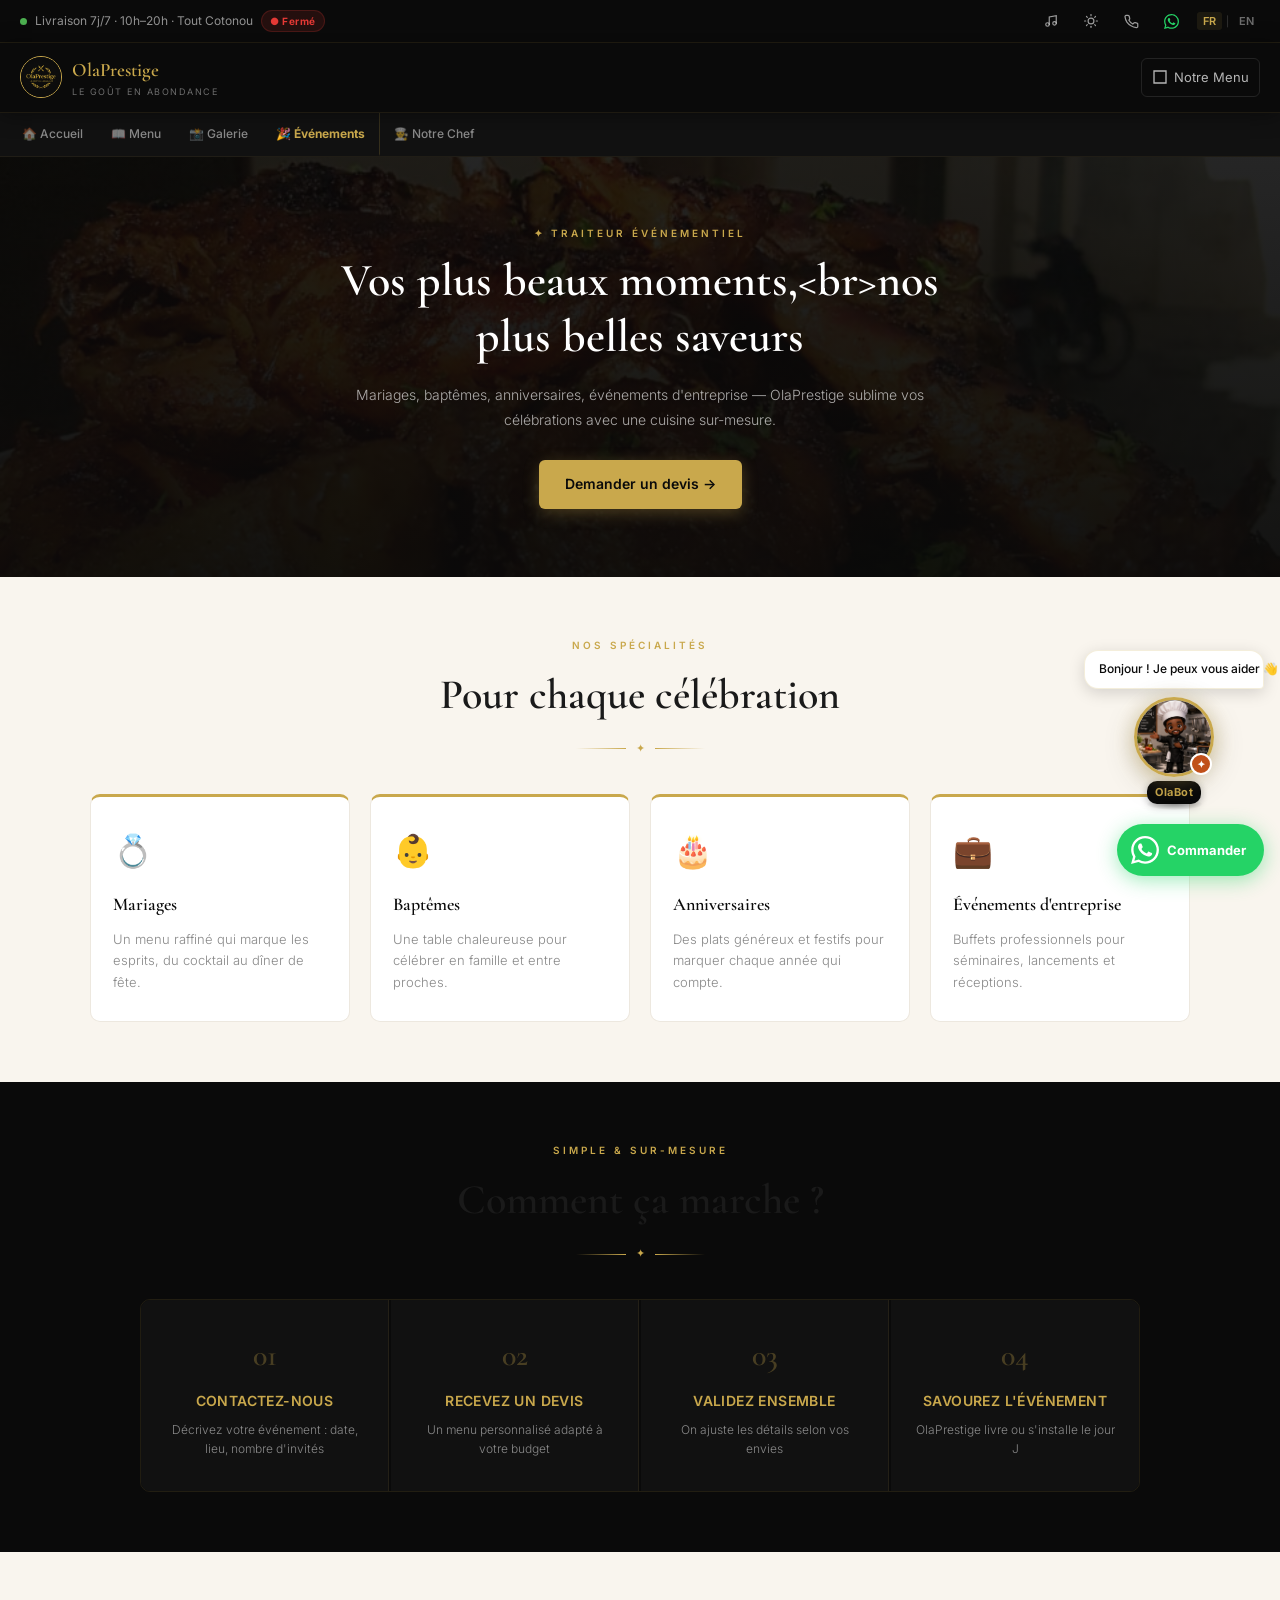
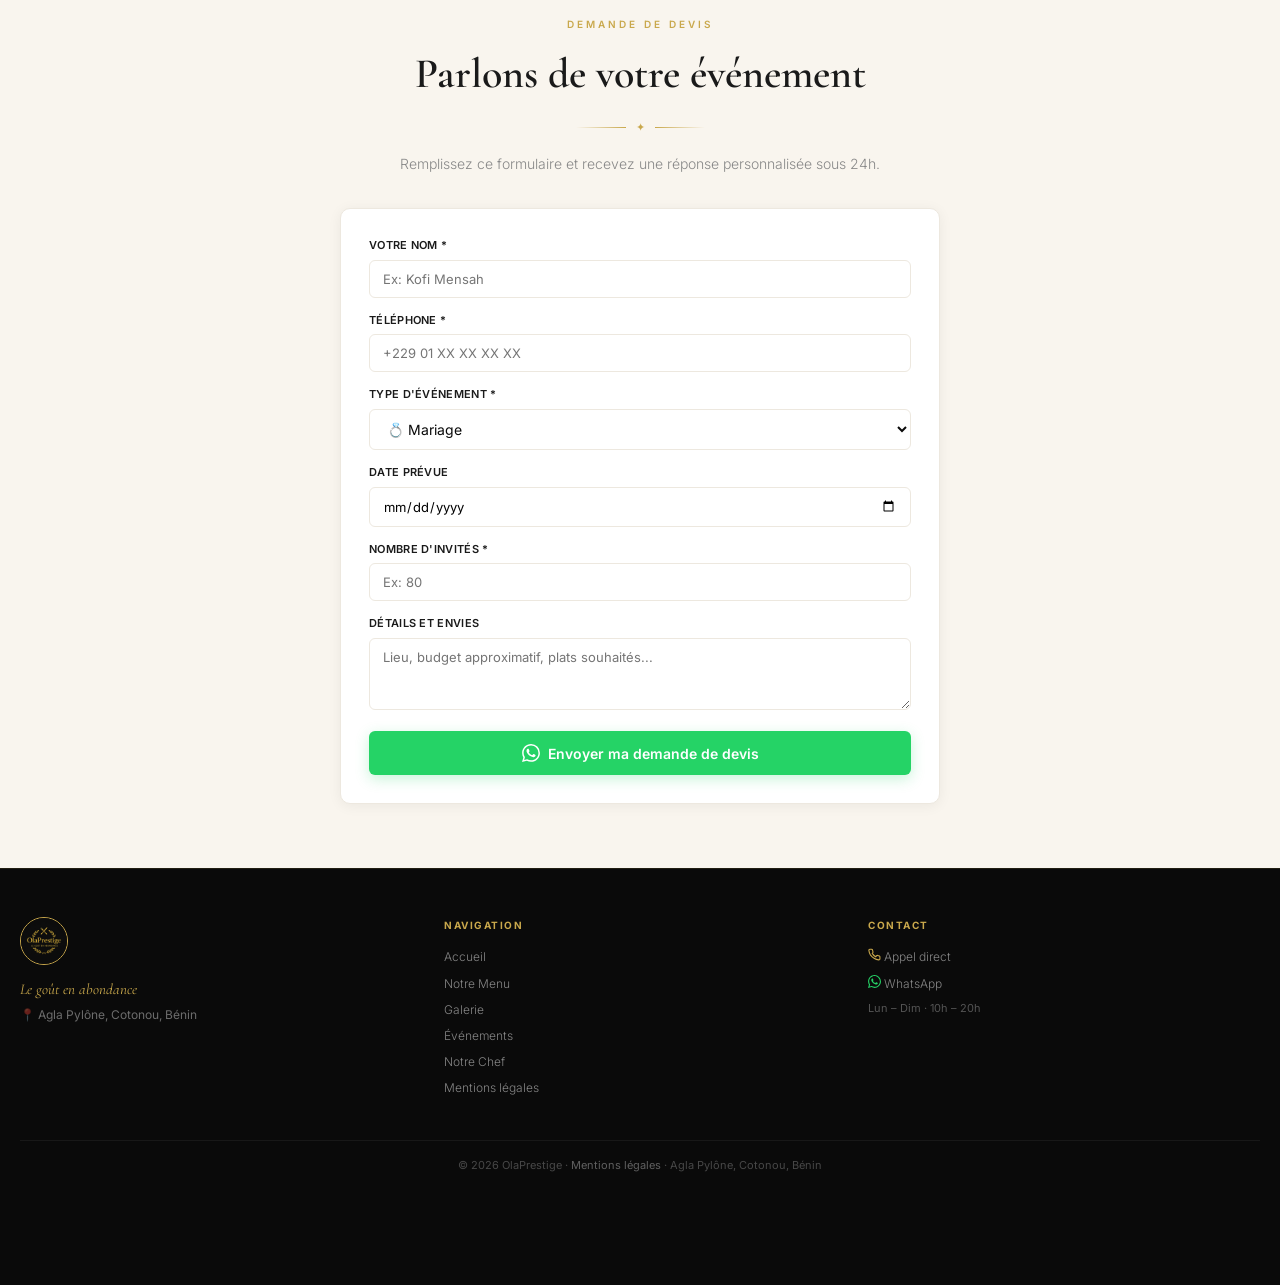
==== evenements.html @ 3937ce41 "Add files via upload" ====
<!DOCTYPE html>
<html lang="fr">
<head>
  <meta charset="UTF-8">
  <meta name="viewport" content="width=device-width, initial-scale=1.0">
  <title>Événements & Traiteur — OlaPrestige | Mariages, Baptêmes, Buffets à Cotonou</title>
  <meta name="description" content="OlaPrestige traiteur événementiel à Cotonou — mariages, baptêmes, anniversaires, buffets d'entreprise. Devis personnalisé selon votre nombre d'invités.">
  <link href="https://fonts.googleapis.com/css2?family=Cormorant+Garamond:ital,wght@0,500;0,600;0,700;1,500&family=Inter:wght@300;400;500;600&display=swap" rel="stylesheet">
  <link rel="icon" href="logo.png">
  <link rel="stylesheet" href="style.css">
</head>
<body data-page="evenements">

<!-- TOPBAR -->
<div class="topbar">
  <div class="topbar-left">
    <span class="live-dot"></span>
    <span>Livraison 7j/7 · 10h–20h · Tout Cotonou</span>
    <span class="status-pill" id="statusPill"></span>
  </div>
  <div class="topbar-right">
    <button class="ctrl-btn" id="musicBtn" onclick="toggleMusic()" title="Musique d'ambiance" aria-label="Musique">
      <svg id="musicIcon" width="14" height="14" viewBox="0 0 24 24" fill="none" stroke="currentColor" stroke-width="2" stroke-linecap="round"><path d="M9 18V5l12-2v13"/><circle cx="6" cy="18" r="3"/><circle cx="18" cy="16" r="3"/></svg>
    </button>
    <button class="ctrl-btn" id="themeBtn" onclick="toggleTheme()" title="Mode clair/sombre" aria-label="Thème">
      <svg id="themeIcon" width="14" height="14" viewBox="0 0 24 24" fill="none" stroke="currentColor" stroke-width="2" stroke-linecap="round"><circle cx="12" cy="12" r="5"/><line x1="12" y1="1" x2="12" y2="3"/><line x1="12" y1="21" x2="12" y2="23"/><line x1="4.22" y1="4.22" x2="5.64" y2="5.64"/><line x1="18.36" y1="18.36" x2="19.78" y2="19.78"/><line x1="1" y1="12" x2="3" y2="12"/><line x1="21" y1="12" x2="23" y2="12"/><line x1="4.22" y1="19.78" x2="5.64" y2="18.36"/><line x1="18.36" y1="5.64" x2="19.78" y2="4.22"/></svg>
    </button>
    <a href="tel:+2290141239272" class="t-icon" aria-label="Appeler">
      <svg width="15" height="15" viewBox="0 0 24 24" fill="none" stroke="currentColor" stroke-width="2" stroke-linecap="round"><path d="M22 16.92v3a2 2 0 0 1-2.18 2 19.79 19.79 0 0 1-8.63-3.07A19.5 19.5 0 0 1 4.69 13.1a19.79 19.79 0 0 1-3.07-8.67A2 2 0 0 1 3.4 2.18h3a2 2 0 0 1 2 1.72c.127.96.361 1.903.7 2.81a2 2 0 0 1-.45 2.11L7.91 9.91a16 16 0 0 0 6.18 6.18l1.79-1.79a2 2 0 0 1 2.11-.45c.907.339 1.85.573 2.81.7A2 2 0 0 1 22 16.92z"/></svg>
    </a>
    <a href="https://wa.me/2290152372275" target="_blank" class="t-icon" aria-label="WhatsApp">
      <svg width="15" height="15" viewBox="0 0 24 24" fill="#25D366"><path d="M17.472 14.382c-.297-.149-1.758-.867-2.03-.967-.273-.099-.471-.148-.67.15-.197.297-.767.966-.94 1.164-.173.199-.347.223-.644.075-.297-.15-1.255-.463-2.39-1.475-.883-.788-1.48-1.761-1.653-2.059-.173-.297-.018-.458.13-.606.134-.133.298-.347.446-.52.149-.174.198-.298.298-.497.099-.198.05-.371-.025-.52-.075-.149-.669-1.612-.916-2.207-.242-.579-.487-.5-.669-.51-.173-.008-.371-.01-.57-.01-.198 0-.52.074-.792.372-.272.297-1.04 1.016-1.04 2.479 0 1.462 1.065 2.875 1.213 3.074.149.198 2.096 3.2 5.077 4.487.709.306 1.262.489 1.694.625.712.227 1.36.195 1.871.118.571-.085 1.758-.719 2.006-1.413.248-.694.248-1.289.173-1.413-.074-.124-.272-.198-.57-.347m-5.421 7.403h-.004a9.87 9.87 0 0 1-5.031-1.378l-.361-.214-3.741.982.998-3.648-.235-.374a9.86 9.86 0 0 1-1.51-5.26c.001-5.45 4.436-9.884 9.888-9.884 2.64 0 5.122 1.03 6.988 2.898a9.825 9.825 0 0 1 2.893 6.994c-.003 5.45-4.437 9.884-9.885 9.884m8.413-18.297A11.815 11.815 0 0 0 12.05 0C5.495 0 .16 5.335.157 11.892c0 2.096.547 4.142 1.588 5.945L.057 24l6.305-1.654a11.882 11.882 0 0 0 5.683 1.448h.005c6.554 0 11.89-5.335 11.893-11.893a11.821 11.821 0 0 0-3.48-8.413z"/></svg>
    </a>
    <div class="lang-sw">
      <button class="lang-btn on" id="btnFR" onclick="setLang('fr')">FR</button>
      <span class="lang-sep">|</span>
      <button class="lang-btn" id="btnEN" onclick="setLang('en')">EN</button>
    </div>
  </div>
</div>

<!-- HEADER -->
<header class="hdr" id="hdr">
  <div class="hdr-in">
    <a href="index.html" class="logo-w">
      <img src="logo.png" alt="Logo OlaPrestige" class="logo-img">
      <div>
        <div class="logo-nm">OlaPrestige</div>
        <div class="logo-tg" data-fr="Le goût en abondance" data-en="Taste in abundance">Le goût en abondance</div>
      </div>
    </a>
    <div style="flex:1"></div>
    <div class="hdr-acts">
      <a href="menu.html" class="call-btn">
        <svg width="16" height="16" viewBox="0 0 24 24" fill="none" stroke="currentColor" stroke-width="2" stroke-linecap="round"><path d="M3 3h18v18H3z"/></svg>
        <span data-fr="Notre Menu" data-en="Our Menu">Notre Menu</span>
      </a>
    </div>
  </div>
</header>

<!-- NAV -->
<nav class="cat-nav" id="catNav">
  <div class="cat-nav-in" id="catNavIn">
    <a href="index.html" class="cat-lk" data-fr="🏠 Accueil" data-en="🏠 Home">🏠 Accueil</a>
    <a href="menu.html" class="cat-lk" data-fr="📖 Menu" data-en="📖 Menu">📖 Menu</a>
    <a href="galerie.html" class="cat-lk" data-fr="📸 Galerie" data-en="📸 Gallery">📸 Galerie</a>
    <a href="evenements.html" class="cat-lk cat-lk-home" data-fr="🎉 Événements" data-en="🎉 Events">🎉 Événements</a>
    <a href="notre-chef.html" class="cat-lk" data-fr="👨‍🍳 Notre Chef" data-en="👨‍🍳 Our Chef">👨‍🍳 Notre Chef</a>
  </div>
</nav>

<!-- HERO ÉVÉNEMENTS -->
<section class="evt-hero">
  <div class="evt-hero-bg" style="background-image:url('assets/img/cuisses-braisees/IMG-20260605-WA0001.jpg')"></div>
  <div class="evt-hero-overlay"></div>
  <div class="evt-hero-in">
    <p class="cat-ey" data-fr="✦ Traiteur Événementiel" data-en="✦ Event Catering">✦ Traiteur Événementiel</p>
    <h1 class="evt-hero-ttl" data-fr="Vos plus beaux moments,<br>nos plus belles saveurs" data-en="Your finest moments,<br>our finest flavors">Vos plus beaux moments,<br>nos plus belles saveurs</h1>
    <p class="evt-hero-sub" data-fr="Mariages, baptêmes, anniversaires, événements d'entreprise — OlaPrestige sublime vos célébrations avec une cuisine sur-mesure." data-en="Weddings, christenings, birthdays, corporate events — OlaPrestige elevates your celebrations with custom cuisine.">Mariages, baptêmes, anniversaires, événements d'entreprise — OlaPrestige sublime vos célébrations avec une cuisine sur-mesure.</p>
    <a href="#devis" class="btn-gold" data-fr="Demander un devis →" data-en="Request a quote →">Demander un devis →</a>
  </div>
</section>

<!-- TYPES D'ÉVÉNEMENTS -->
<section class="evt-types">
  <div class="evt-types-in">
    <p class="cat-ey" data-fr="Nos spécialités" data-en="Our specialties">Nos spécialités</p>
    <h2 class="cat-ttl" data-fr="Pour chaque célébration" data-en="For every celebration">Pour chaque célébration</h2>
    <div class="cat-div"><span>✦</span></div>

    <div class="evt-grid">
      <div class="evt-card">
        <div class="evt-card-icon">💍</div>
        <h3 data-fr="Mariages" data-en="Weddings">Mariages</h3>
        <p data-fr="Un menu raffiné qui marque les esprits, du cocktail au dîner de fête." data-en="A refined menu that leaves a lasting impression, from cocktail to wedding dinner.">Un menu raffiné qui marque les esprits, du cocktail au dîner de fête.</p>
      </div>
      <div class="evt-card">
        <div class="evt-card-icon">👶</div>
        <h3 data-fr="Baptêmes" data-en="Christenings">Baptêmes</h3>
        <p data-fr="Une table chaleureuse pour célébrer en famille et entre proches." data-en="A warm table to celebrate with family and loved ones.">Une table chaleureuse pour célébrer en famille et entre proches.</p>
      </div>
      <div class="evt-card">
        <div class="evt-card-icon">🎂</div>
        <h3 data-fr="Anniversaires" data-en="Birthdays">Anniversaires</h3>
        <p data-fr="Des plats généreux et festifs pour marquer chaque année qui compte." data-en="Generous, festive dishes to mark every meaningful year.">Des plats généreux et festifs pour marquer chaque année qui compte.</p>
      </div>
      <div class="evt-card">
        <div class="evt-card-icon">💼</div>
        <h3 data-fr="Événements d'entreprise" data-en="Corporate events">Événements d'entreprise</h3>
        <p data-fr="Buffets professionnels pour séminaires, lancements et réceptions." data-en="Professional buffets for seminars, launches and receptions.">Buffets professionnels pour séminaires, lancements et réceptions.</p>
      </div>
    </div>
  </div>
</section>

<!-- COMMENT ÇA MARCHE -->
<section class="evt-how">
  <div class="evt-how-in">
    <p class="cat-ey light" data-fr="Simple & sur-mesure" data-en="Simple & tailored">Simple & sur-mesure</p>
    <h2 class="cat-ttl light" data-fr="Comment ça marche ?" data-en="How it works">Comment ça marche ?</h2>
    <div class="cat-div light"><span>✦</span></div>

    <div class="evt-steps">
      <div class="evt-step">
        <div class="evt-step-n">01</div>
        <h4 data-fr="Contactez-nous" data-en="Contact us">Contactez-nous</h4>
        <p data-fr="Décrivez votre événement : date, lieu, nombre d'invités" data-en="Describe your event: date, location, guest count">Décrivez votre événement : date, lieu, nombre d'invités</p>
      </div>
      <div class="evt-step">
        <div class="evt-step-n">02</div>
        <h4 data-fr="Recevez un devis" data-en="Get a quote">Recevez un devis</h4>
        <p data-fr="Un menu personnalisé adapté à votre budget" data-en="A custom menu adapted to your budget">Un menu personnalisé adapté à votre budget</p>
      </div>
      <div class="evt-step">
        <div class="evt-step-n">03</div>
        <h4 data-fr="Validez ensemble" data-en="Confirm together">Validez ensemble</h4>
        <p data-fr="On ajuste les détails selon vos envies" data-en="We adjust details to your preferences">On ajuste les détails selon vos envies</p>
      </div>
      <div class="evt-step">
        <div class="evt-step-n">04</div>
        <h4 data-fr="Savourez l'événement" data-en="Enjoy the event">Savourez l'événement</h4>
        <p data-fr="OlaPrestige livre ou s'installe le jour J" data-en="OlaPrestige delivers or sets up on the day">OlaPrestige livre ou s'installe le jour J</p>
      </div>
    </div>
  </div>
</section>

<!-- FORMULAIRE DEVIS -->
<section class="evt-devis" id="devis">
  <div class="evt-devis-in">
    <p class="cat-ey" data-fr="Demande de devis" data-en="Quote request">Demande de devis</p>
    <h2 class="cat-ttl" data-fr="Parlons de votre événement" data-en="Let's talk about your event">Parlons de votre événement</h2>
    <div class="cat-div"><span>✦</span></div>
    <p class="evt-devis-sub" data-fr="Remplissez ce formulaire et recevez une réponse personnalisée sous 24h." data-en="Fill out this form and receive a personalized response within 24h.">Remplissez ce formulaire et recevez une réponse personnalisée sous 24h.</p>

    <div class="evt-form">
      <div class="fg">
        <label data-fr="Votre nom *" data-en="Your name *">Votre nom *</label>
        <input type="text" id="evtName" placeholder="Ex: Kofi Mensah">
      </div>
      <div class="fg">
        <label data-fr="Téléphone *" data-en="Phone *">Téléphone *</label>
        <input type="tel" id="evtPhone" placeholder="+229 01 XX XX XX XX">
      </div>
      <div class="fg">
        <label data-fr="Type d'événement *" data-en="Event type *">Type d'événement *</label>
        <select id="evtType">
          <option value="Mariage" data-fr="💍 Mariage" data-en="💍 Wedding">💍 Mariage</option>
          <option value="Baptême" data-fr="👶 Baptême" data-en="👶 Christening">👶 Baptême</option>
          <option value="Anniversaire" data-fr="🎂 Anniversaire" data-en="🎂 Birthday">🎂 Anniversaire</option>
          <option value="Entreprise" data-fr="💼 Événement d'entreprise" data-en="💼 Corporate event">💼 Événement d'entreprise</option>
          <option value="Autre" data-fr="✦ Autre" data-en="✦ Other">✦ Autre</option>
        </select>
      </div>
      <div class="fg">
        <label data-fr="Date prévue" data-en="Planned date">Date prévue</label>
        <input type="date" id="evtDate">
      </div>
      <div class="fg">
        <label data-fr="Nombre d'invités *" data-en="Number of guests *">Nombre d'invités *</label>
        <input type="number" id="evtGuests" placeholder="Ex: 80">
      </div>
      <div class="fg">
        <label data-fr="Détails et envies" data-en="Details and preferences">Détails et envies</label>
        <textarea id="evtDetails" data-placeholder-fr="Lieu, budget approximatif, plats souhaités..." data-placeholder-en="Location, approximate budget, desired dishes..." placeholder="Lieu, budget approximatif, plats souhaités..."></textarea>
      </div>
      <button class="btn-wa" onclick="sendEvtQuote()">
        <svg width="18" height="18" viewBox="0 0 24 24" fill="white"><path d="M17.472 14.382c-.297-.149-1.758-.867-2.03-.967-.273-.099-.471-.148-.67.15-.197.297-.767.966-.94 1.164-.173.199-.347.223-.644.075-.297-.15-1.255-.463-2.39-1.475-.883-.788-1.48-1.761-1.653-2.059-.173-.297-.018-.458.13-.606.134-.133.298-.347.446-.52.149-.174.198-.298.298-.497.099-.198.05-.371-.025-.52-.075-.149-.669-1.612-.916-2.207-.242-.579-.487-.5-.669-.51-.173-.008-.371-.01-.57-.01-.198 0-.52.074-.792.372-.272.297-1.04 1.016-1.04 2.479 0 1.462 1.065 2.875 1.213 3.074.149.198 2.096 3.2 5.077 4.487.709.306 1.262.489 1.694.625.712.227 1.36.195 1.871.118.571-.085 1.758-.719 2.006-1.413.248-.694.248-1.289.173-1.413-.074-.124-.272-.198-.57-.347m-5.421 7.403h-.004a9.87 9.87 0 0 1-5.031-1.378l-.361-.214-3.741.982.998-3.648-.235-.374a9.86 9.86 0 0 1-1.51-5.26c.001-5.45 4.436-9.884 9.888-9.884 2.64 0 5.122 1.03 6.988 2.898a9.825 9.825 0 0 1 2.893 6.994c-.003 5.45-4.437 9.884-9.885 9.884m8.413-18.297A11.815 11.815 0 0 0 12.05 0C5.495 0 .16 5.335.157 11.892c0 2.096.547 4.142 1.588 5.945L.057 24l6.305-1.654a11.882 11.882 0 0 0 5.683 1.448h.005c6.554 0 11.89-5.335 11.893-11.893a11.821 11.821 0 0 0-3.48-8.413z"/></svg>
        <span data-fr="Envoyer ma demande de devis" data-en="Send my quote request">Envoyer ma demande de devis</span>
      </button>
    </div>
  </div>
</section>

<!-- FOOTER -->
<footer class="ftr">
  <div class="ftr-in">
    <div>
      <img src="logo.png" alt="OlaPrestige" class="ftr-logo">
      <p class="ftr-tag" data-fr="Le goût en abondance" data-en="Taste in abundance">Le goût en abondance</p>
      <p class="ftr-addr">📍 Agla Pylône, Cotonou, Bénin</p>
    </div>
    <div class="ftr-col">
      <h5 data-fr="Navigation" data-en="Navigation">Navigation</h5>
      <a href="index.html" data-fr="Accueil" data-en="Home">Accueil</a>
      <a href="menu.html" data-fr="Notre Menu" data-en="Our Menu">Notre Menu</a>
      <a href="galerie.html" data-fr="Galerie" data-en="Gallery">Galerie</a>
      <a href="evenements.html" data-fr="Événements" data-en="Events">Événements</a>
      <a href="notre-chef.html" data-fr="Notre Chef" data-en="Our Chef">Notre Chef</a>
      <a href="legal.html" data-fr="Mentions légales" data-en="Legal">Mentions légales</a>
    </div>
    <div class="ftr-col">
      <h5 data-fr="Contact" data-en="Contact">Contact</h5>
      <a href="tel:+2290141239272" class="ftr-cl">
        <svg width="13" height="13" viewBox="0 0 24 24" fill="none" stroke="#C9A84C" stroke-width="2" stroke-linecap="round"><path d="M22 16.92v3a2 2 0 0 1-2.18 2 19.79 19.79 0 0 1-8.63-3.07A19.5 19.5 0 0 1 4.69 13.1a19.79 19.79 0 0 1-3.07-8.67A2 2 0 0 1 3.4 2.18h3a2 2 0 0 1 2 1.72c.127.96.361 1.903.7 2.81a2 2 0 0 1-.45 2.11L7.91 9.91a16 16 0 0 0 6.18 6.18l1.79-1.79a2 2 0 0 1 2.11-.45c.907.339 1.85.573 2.81.7A2 2 0 0 1 22 16.92z"/></svg>
        <span data-fr="Appel direct" data-en="Direct call">Appel direct</span>
      </a>
      <a href="https://wa.me/2290152372275" target="_blank" class="ftr-cl">
        <svg width="13" height="13" viewBox="0 0 24 24" fill="#25D366"><path d="M17.472 14.382c-.297-.149-1.758-.867-2.03-.967-.273-.099-.471-.148-.67.15-.197.297-.767.966-.94 1.164-.173.199-.347.223-.644.075-.297-.15-1.255-.463-2.39-1.475-.883-.788-1.48-1.761-1.653-2.059-.173-.297-.018-.458.13-.606.134-.133.298-.347.446-.52.149-.174.198-.298.298-.497.099-.198.05-.371-.025-.52-.075-.149-.669-1.612-.916-2.207-.242-.579-.487-.5-.669-.51-.173-.008-.371-.01-.57-.01-.198 0-.52.074-.792.372-.272.297-1.04 1.016-1.04 2.479 0 1.462 1.065 2.875 1.213 3.074.149.198 2.096 3.2 5.077 4.487.709.306 1.262.489 1.694.625.712.227 1.36.195 1.871.118.571-.085 1.758-.719 2.006-1.413.248-.694.248-1.289.173-1.413-.074-.124-.272-.198-.57-.347m-5.421 7.403h-.004a9.87 9.87 0 0 1-5.031-1.378l-.361-.214-3.741.982.998-3.648-.235-.374a9.86 9.86 0 0 1-1.51-5.26c.001-5.45 4.436-9.884 9.888-9.884 2.64 0 5.122 1.03 6.988 2.898a9.825 9.825 0 0 1 2.893 6.994c-.003 5.45-4.437 9.884-9.885 9.884m8.413-18.297A11.815 11.815 0 0 0 12.05 0C5.495 0 .16 5.335.157 11.892c0 2.096.547 4.142 1.588 5.945L.057 24l6.305-1.654a11.882 11.882 0 0 0 5.683 1.448h.005c6.554 0 11.89-5.335 11.893-11.893a11.821 11.821 0 0 0-3.48-8.413z"/></svg>
        WhatsApp
      </a>
      <p class="ftr-hrs" data-fr="Lun – Dim · 10h – 20h" data-en="Mon – Sun · 10am – 8pm">Lun – Dim · 10h – 20h</p>
    </div>
  </div>
  <div class="ftr-bot">© 2026 OlaPrestige · <a href="legal.html" style="color:rgba(255,255,255,0.35);text-decoration:none;">Mentions légales</a> · Agla Pylône, Cotonou, Bénin</div>
</footer>

<script src="main.js"></script>
<script src="olabot.js"></script>
<script>
function sendEvtQuote() {
  const name    = document.getElementById('evtName').value.trim();
  const phone   = document.getElementById('evtPhone').value.trim();
  const type    = document.getElementById('evtType').value;
  const date    = document.getElementById('evtDate').value;
  const guests  = document.getElementById('evtGuests').value.trim();
  const details = document.getElementById('evtDetails').value.trim();

  if (!name)   { alert('Merci d\\'indiquer votre nom'); return; }
  if (!phone)  { alert('Merci d\\'indiquer votre téléphone'); return; }
  if (!guests) { alert('Merci d\\'indiquer le nombre d\\'invités'); return; }

  let msg = '🎉 *DEMANDE DE DEVIS ÉVÉNEMENT — OlaPrestige*\\n\\n';
  msg += `👤 *Nom :* ${name}\\n`;
  msg += `📞 *Téléphone :* ${phone}\\n`;
  msg += `🎊 *Type d'événement :* ${type}\\n`;
  if (date) msg += `📅 *Date prévue :* ${date}\\n`;
  msg += `👥 *Nombre d'invités :* ${guests}\\n`;
  if (details) msg += `\\n📝 *Détails :* ${details}\\n`;
  msg += '\\n_Demande envoyée via olaprestige.netlify.app/evenements_';

  window.open('https://wa.me/2290152372275?text=' + encodeURIComponent(msg), '_blank');
}
</script>
</body>
</html>
---- style.css ----
/* ═══════════ RESET & VARIABLES ═══════════ */
*, *::before, *::after { margin:0; padding:0; box-sizing:border-box; }
html, body {
  width:100%;
  max-width:100vw;
  overflow-x:hidden;
}
html { scroll-behavior:smooth; }
body { font-family:'Inter',sans-serif; background:#0A0A0A; color:#1A1A1A; line-height:1.6; position:relative; }
a { text-decoration:none; color:inherit; }
img { max-width:100%; display:block; }
button { cursor:pointer; font-family:inherit; border:none; outline:none; }

:root {
  --noir:    #0A0A0A;
  --noir2:   #111111;
  --noir3:   #1C1C1C;
  --or:      #C9A84C;
  --or-lt:   #E8C97A;
  --ivoire:  #F9F5EE;
  --blanc:   #FFFFFF;
  --gris:    #888888;
  --wa:      #25D366;
  --braise:  #C0501A;
  --braise2: #E06020;
  --r:       10px;
  --rsm:     6px;
  --t:       0.2s;
}

/* ═══════════ TOPBAR ═══════════ */
.topbar {
  background: var(--noir);
  display: flex;
  justify-content: space-between;
  align-items: center;
  padding: 7px 20px;
  font-size: 12px;
  color: rgba(255,255,255,0.55);
  border-bottom: 1px solid rgba(201,168,76,0.12);
  flex-wrap: wrap;
  gap: 6px;
}
.topbar-left { display:flex; align-items:center; gap:8px; }
.topbar-right { display:flex; align-items:center; gap:12px; }
.live-dot {
  width:7px; height:7px; border-radius:50%;
  background:#4caf50; flex-shrink:0;
  animation: blink 2s infinite;
}
@keyframes blink { 0%,100%{opacity:1} 50%{opacity:0.4} }
.status-pill {
  padding:2px 8px; border-radius:20px;
  font-size:10px; font-weight:700; letter-spacing:0.5px;
}
.s-open  { background:rgba(76,175,80,0.15); color:#4caf50; border:1px solid rgba(76,175,80,0.3); }
.s-closed{ background:rgba(229,57,53,0.12); color:#e53935; border:1px solid rgba(229,57,53,0.2); }
.t-icon {
  display:flex; align-items:center; justify-content:center;
  width:28px; height:28px; border-radius:50%;
  color:rgba(255,255,255,0.6);
  transition:all var(--t);
}
.t-icon:hover { color:var(--or); background:rgba(201,168,76,0.1); }
.lang-sw { display:flex; align-items:center; gap:4px; }
.lang-btn {
  background:none; border:none; padding:2px 6px;
  font-size:11px; font-weight:600;
  color:rgba(255,255,255,0.4); cursor:pointer;
  border-radius:3px; transition:all var(--t);
}
.lang-btn:hover, .lang-btn.on { color:var(--or); background:rgba(201,168,76,0.1); }
.lang-sep { color:rgba(255,255,255,0.2); font-size:10px; }

/* ═══════════ HEADER ═══════════ */
.hdr {
  background: var(--noir);
  padding: 12px 20px;
  position: sticky; top:0; z-index:100;
  border-bottom: 1px solid rgba(201,168,76,0.1);
  box-shadow: 0 2px 20px rgba(0,0,0,0.4);
}
.hdr-in {
  display: flex;
  align-items: center;
  gap: 8px;
  max-width: 1280px;
  margin: 0 auto;
  width:100%;
}
.logo-w { display:flex; align-items:center; gap:10px; flex-shrink:0; }
.logo-img {
  width:42px; height:42px; border-radius:50%;
  object-fit:cover; border:1.5px solid var(--or);
}
.logo-nm { font-family:'Cormorant Garamond',serif; font-size:19px; font-weight:600; color:var(--or); }
.logo-tg { font-size:9px; color:rgba(255,255,255,0.4); text-transform:uppercase; letter-spacing:1.5px; }
.srch-w {
  flex:1; min-width:0;
  display:flex; border-radius:var(--rsm); overflow:hidden;
  border:1px solid rgba(201,168,76,0.25);
}
.srch-w:focus-within { border-color:var(--or); }
.srch-in {
  flex:1; border:none; outline:none;
  padding:9px 12px; font-size:13px;
  background:#181818; color:var(--blanc);
}
.srch-in::placeholder { color:rgba(255,255,255,0.3); }
.srch-btn {
  background:var(--or); padding:9px 13px;
  color:var(--noir); display:flex; align-items:center;
}
.hdr-acts { display:flex; align-items:center; gap:6px; flex-shrink:0; }
.call-btn {
  display:flex; align-items:center; gap:6px;
  color:rgba(255,255,255,0.7); font-size:13px;
  padding:8px 10px; border-radius:var(--rsm);
  border:1px solid rgba(255,255,255,0.1);
  transition:all var(--t);
  flex-shrink:0;
}
.call-btn:hover { border-color:var(--or); color:var(--or); }
.call-btn span { display:none; }
.cart-btn {
  position:relative;
  background:var(--or); width:42px; height:42px;
  min-width:42px;
  border-radius:var(--rsm);
  display:flex; align-items:center; justify-content:center;
  color:var(--noir); transition:all var(--t);
  flex-shrink:0;
}
.cart-btn:hover { background:var(--or-lt); }
.cart-n {
  position:absolute; top:-5px; right:-5px;
  background:var(--blanc); color:var(--noir);
  font-size:10px; font-weight:700;
  min-width:17px; height:17px; border-radius:50%;
  display:flex; align-items:center; justify-content:center;
  border:2px solid var(--noir);
}

/* ═══════════ NAV ═══════════ */
.cat-nav {
  background:var(--noir2);
  border-bottom:1px solid rgba(201,168,76,0.08);
  position:sticky; top:67px; z-index:99;
}

/* Desktop — barre scrollable */
.cat-nav-in {
  display:flex; max-width:1280px; margin:0 auto; padding:0 8px;
  overflow-x:auto; scrollbar-width:none;
}
.cat-nav-in::-webkit-scrollbar { display:none; }

.cat-lk {
  color:rgba(255,255,255,0.5); padding:11px 14px;
  font-size:12px; font-weight:500; white-space:nowrap;
  border-bottom:2px solid transparent;
  transition:all var(--t); flex-shrink:0;
}
.cat-lk:hover, .cat-lk.on { color:var(--or); border-bottom-color:var(--or); }

/* Burger menu mobile */
.burger-btn {
  display:none;
  background:none; border:none; color:var(--or);
  padding:12px 16px; cursor:pointer;
  align-items:center; gap:8px;
  font-size:13px; font-weight:600;
  width:100%;
}
.burger-icon { display:flex; flex-direction:column; gap:4px; }
.burger-icon span {
  display:block; width:20px; height:2px;
  background:var(--or); border-radius:2px;
  transition:all var(--t);
}
.burger-btn.open .burger-icon span:nth-child(1) { transform:rotate(45deg) translate(4px,4px); }
.burger-btn.open .burger-icon span:nth-child(2) { opacity:0; }
.burger-btn.open .burger-icon span:nth-child(3) { transform:rotate(-45deg) translate(4px,-4px); }

/* Dropdown mobile */
.cat-nav-in.open {
  flex-direction:column;
  padding:6px 0;
  background:var(--noir3);
}
.cat-nav-in.open .cat-lk {
  padding:12px 20px;
  border-bottom:1px solid rgba(201,168,76,0.06);
  border-right:none;
  width:100%;
}
.cat-nav-in.open .cat-lk:last-child { border-bottom:none; }

@media (max-width:767px) {
  .burger-btn { display:flex; }
  .cat-nav-in { display:none; }
  .cat-nav-in.open { display:flex; }
}

/* ═══════════ HERO ═══════════ */
.hero {
  background:var(--noir);
  min-height:480px;
  display:flex; align-items:center; justify-content:center;
  padding:64px 20px;
  text-align:center;
  position:relative;
  overflow:hidden;
}
.hero-bg {
  position:absolute; inset:0;
  background-size:cover;
  background-position:center;
  opacity:0.22;
  filter:blur(2px) saturate(1.1);
  transform:scale(1.05);
}
.hero-glow {
  position:absolute; inset:0; pointer-events:none;
  background:
    radial-gradient(ellipse 60% 50% at 50% 40%, rgba(201,168,76,0.10) 0%, transparent 70%),
    linear-gradient(180deg, rgba(10,10,10,0.55) 0%, rgba(10,10,10,0.75) 50%, var(--noir) 100%);
}
.hero-c { position:relative; z-index:1; max-width:620px; }
.hero-logo {
  width:clamp(110px,18vw,160px); height:clamp(110px,18vw,160px);
  border-radius:50%; object-fit:cover;
  border:2px solid var(--or);
  margin:0 auto 24px;
  animation:glow 3s ease-in-out infinite alternate;
}
@keyframes glow {
  from { box-shadow:0 0 24px rgba(201,168,76,0.2); }
  to   { box-shadow:0 0 52px rgba(201,168,76,0.45), 0 0 0 10px rgba(201,168,76,0.06); }
}
.hero-ey {
  font-size:10px; color:var(--or);
  text-transform:uppercase; letter-spacing:3px; font-weight:600;
  margin-bottom:14px;
}
.hero-ttl {
  font-family:'Cormorant Garamond',serif;
  font-size:clamp(34px,7vw,64px);
  color:var(--blanc); line-height:1.1;
  font-weight:600; margin-bottom:16px;
}
.hero-ttl em { color:var(--or); font-style:italic; display:block; }
.hero-sub {
  color:rgba(255,255,255,0.6);
  font-size:14px; margin-bottom:32px;
  line-height:1.75; font-weight:300;
}
.hero-btns { display:flex; gap:10px; justify-content:center; flex-wrap:wrap; margin-bottom:36px; }
.btn-gold {
  background:var(--or); color:var(--noir);
  padding:13px 26px; border-radius:var(--rsm);
  font-weight:600; font-size:14px;
  transition:all var(--t); display:inline-block;
  box-shadow:0 4px 16px rgba(201,168,76,0.3);
}
.btn-gold:hover { background:var(--or-lt); transform:translateY(-2px); }
.btn-ghost {
  display:inline-flex; align-items:center; gap:8px;
  background:transparent; color:rgba(255,255,255,0.8);
  padding:13px 22px; border-radius:var(--rsm);
  font-size:14px; font-weight:500;
  border:1px solid rgba(255,255,255,0.15);
  transition:all var(--t);
}
.btn-ghost:hover { border-color:var(--or); color:var(--or); }
.hero-stats {
  display:inline-flex; align-items:center;
  background:rgba(255,255,255,0.04);
  border:1px solid rgba(201,168,76,0.15);
  border-radius:var(--r); padding:14px 24px;
}
.h-stat { text-align:center; padding:0 18px; }
.h-stat strong { display:block; font-family:'Cormorant Garamond',serif; font-size:22px; color:var(--or); font-weight:600; }
.h-stat span { font-size:9px; color:rgba(255,255,255,0.4); text-transform:uppercase; letter-spacing:1.5px; }
.h-sep { width:1px; height:30px; background:rgba(201,168,76,0.15); }

/* ═══════════ TRUST BAR ═══════════ */
.trust {
  background:linear-gradient(180deg, #F5F0E8 0%, var(--blanc) 100%);
  display:flex; justify-content:center; flex-wrap:wrap;
  border-bottom:1px solid #EDE8DF;
}
.t-item {
  display:flex; align-items:center; gap:7px;
  padding:13px 18px; font-size:12px; font-weight:500;
  color:#1A1A1A; border-right:1px solid #EDE8DF;
}
.t-item:last-child { border-right:none; }
.t-item span:first-child { color:var(--braise); font-size:10px; }

/* ═══════════ CATALOGUE ═══════════ */
.cat-wrap {
  background:var(--ivoire);
  padding:52px 20px;
  position:relative;
}
.cat-wrap::before {
  content:'';
  display:block;
  height:24px;
  background:linear-gradient(180deg, #EDE8DF 0%, transparent 100%);
  position:absolute; top:0; left:0; right:0;
  pointer-events:none;
}
.cat-hd { text-align:center; margin-bottom:44px; max-width:1280px; margin-left:auto; margin-right:auto; }
.cat-ey { font-size:10px; color:var(--or); text-transform:uppercase; letter-spacing:3px; font-weight:600; margin-bottom:8px; }
.cat-ttl {
  font-family:'Cormorant Garamond',serif;
  font-size:clamp(28px,5vw,42px); color:#1A1A1A;
  font-weight:600; margin-bottom:12px;
}
.cat-div {
  display:flex; align-items:center; justify-content:center; gap:10px;
}
.cat-div::before, .cat-div::after {
  content:''; display:block; height:1px; width:50px;
  background:linear-gradient(to right, transparent, var(--or));
}
.cat-div::after { background:linear-gradient(to left, transparent, var(--or)); }
.cat-div span { color:var(--or); font-size:11px; }

/* ═══════════ SECTION PRODUIT ═══════════ */
.p-sec { max-width:1280px; margin:0 auto 48px; scroll-margin-top:120px; }
.p-sec-hd {
  display:flex; align-items:center; gap:10px;
  margin-bottom:18px; padding-bottom:12px;
  border-bottom:1px solid rgba(201,168,76,0.2);
}
.p-sec-nm {
  font-family:'Cormorant Garamond',serif;
  font-size:21px; font-weight:600; color:#1A1A1A;
}
.p-tag {
  font-size:10px; font-weight:700; letter-spacing:0.8px;
  text-transform:uppercase; padding:3px 9px; border-radius:20px;
  background:rgba(192,80,26,0.1); color:var(--braise);
  border:1px solid rgba(192,80,26,0.25);
}
.p-tag.gold { background:var(--or); color:var(--noir); border-color:var(--or); }

/* ═══════════ GRILLE PRODUITS ═══════════ */
.p-grid {
  display:grid;
  grid-template-columns:repeat(auto-fill, minmax(240px,1fr));
  gap:18px;
}

/* ═══════════ CARD PRODUIT ═══════════ */
.p-card {
  background:var(--blanc);
  border-radius:var(--r);
  border:1px solid rgba(0,0,0,0.07);
  overflow:hidden;
  box-shadow:0 2px 14px rgba(0,0,0,0.08);
  transition:transform var(--t), box-shadow var(--t);
  opacity:0; transform:translateY(16px);
}
.p-card.vis { opacity:1; transform:translateY(0); transition:opacity 0.4s, transform 0.4s, box-shadow var(--t); }
.p-card:hover { transform:translateY(-4px); box-shadow:0 8px 32px rgba(0,0,0,0.14); }
.p-card.vis:hover { transform:translateY(-4px); }

.card-img {
  position:relative; height:200px; overflow:hidden;
}
.card-img img {
  width:100%; height:100%; object-fit:cover;
  transition:transform 0.4s;
}
.p-card:hover .card-img img { transform:scale(1.05); }
.card-bdg {
  position:absolute; top:10px; left:10px;
  background:var(--braise); color:var(--blanc);
  font-size:11px; font-weight:700;
  padding:4px 10px; border-radius:20px;
  box-shadow:0 2px 8px rgba(192,80,26,0.35);
}
.card-bdg.gold { background:var(--or); color:var(--noir); box-shadow:none; }

.card-bd { padding:16px; }
.card-nm {
  font-family:'Cormorant Garamond',serif;
  font-size:17px; font-weight:600; color:#1A1A1A;
  margin-bottom:6px;
}
.card-ds { font-size:13px; color:var(--gris); line-height:1.55; margin-bottom:14px; font-weight:300; }
.card-ft { display:flex; align-items:center; justify-content:space-between; gap:8px; }
.card-pr {
  font-family:'Cormorant Garamond',serif;
  font-size:17px; font-weight:700;
  color:var(--noir);
  background:rgba(201,168,76,0.1);
  border:1px solid rgba(201,168,76,0.25);
  padding:4px 10px; border-radius:20px;
  display:inline-block; line-height:1.3;
}
.card-un { font-size:10px; color:var(--gris); display:block; margin-top:2px; }
.btn-add {
  background:var(--or); color:var(--noir);
  padding:9px 16px; border-radius:var(--rsm);
  font-size:12px; font-weight:700;
  transition:all var(--t); white-space:nowrap;
  display:inline-block; text-align:center;
  box-shadow:0 2px 8px rgba(201,168,76,0.25);
  letter-spacing:0.3px;
}
.btn-add:hover {
  background:var(--or-lt);
  transform:scale(1.04);
  box-shadow:0 4px 14px rgba(201,168,76,0.4);
}
.btn-ask {
  background:var(--or); color:var(--noir);
  padding:9px 15px; border-radius:var(--rsm);
  font-size:12px; font-weight:600;
  transition:all var(--t); white-space:nowrap;
  display:inline-block; text-align:center;
}
.btn-ask:hover { background:var(--or-lt); }

/* ═══════════ AVIS ═══════════ */
.avis-sec { background:var(--blanc); padding:64px 20px; }
.avis-in { max-width:1280px; margin:0 auto; text-align:center; }
.avis-grid {
  display:grid;
  grid-template-columns:repeat(auto-fit, minmax(260px,1fr));
  gap:18px; margin-top:36px; text-align:left;
}
.avis-card {
  background:var(--ivoire); border-radius:var(--r);
  padding:24px; border:1px solid #EDE8DF;
  border-top:3px solid var(--or);
  opacity:0; transform:translateY(14px);
}
.avis-card.vis { opacity:1; transform:translateY(0); transition:opacity 0.4s, transform 0.4s; }
.avis-stars { color:var(--or); font-size:15px; letter-spacing:2px; margin-bottom:12px; }
.avis-txt { font-size:13px; color:#555; line-height:1.7; font-style:italic; margin-bottom:16px; font-weight:300; }
.avis-auth { display:flex; align-items:center; gap:10px; }
.avis-av {
  width:36px; height:36px; border-radius:50%;
  background:var(--noir); color:var(--or);
  display:flex; align-items:center; justify-content:center;
  font-family:'Cormorant Garamond',serif;
  font-size:16px; font-weight:600; flex-shrink:0;
}
.avis-auth strong { display:block; font-size:13px; color:#1A1A1A; }
.avis-auth small  { font-size:11px; color:var(--gris); }

/* ═══════════ COMMENT COMMANDER ═══════════ */
.how { background:var(--noir); padding:64px 20px; text-align:center; border-top:1px solid rgba(201,168,76,0.1); }
.how-ey { font-size:10px; color:var(--or); text-transform:uppercase; letter-spacing:3px; font-weight:600; margin-bottom:8px; }
.how-ttl { font-family:'Cormorant Garamond',serif; font-size:clamp(24px,4vw,38px); color:var(--blanc); font-weight:600; margin-bottom:12px; }
.how-div { display:flex; align-items:center; justify-content:center; gap:10px; margin-bottom:40px; }
.how-div::before, .how-div::after { content:''; display:block; height:1px; width:40px; background:rgba(201,168,76,0.3); }
.how-div span { color:rgba(201,168,76,0.5); font-size:10px; }
.steps {
  display:grid; grid-template-columns:repeat(auto-fit,minmax(180px,1fr));
  gap:2px; max-width:920px; margin:0 auto;
  border:1px solid rgba(201,168,76,0.1); border-radius:var(--r); overflow:hidden;
}
.step {
  background:var(--noir2); padding:32px 20px;
  border-right:1px solid rgba(201,168,76,0.08);
  transition:background var(--t);
}
.step:last-child { border-right:none; }
.step:hover { background:var(--noir3); }
.step-n {
  font-family:'Cormorant Garamond',serif;
  font-size:30px; color:rgba(192,80,26,0.35); font-weight:600;
  margin-bottom:10px; transition:color var(--t);
}
.step:hover .step-n { color:var(--braise2); }
.step h4 { color:var(--or); font-size:13px; font-weight:600; margin-bottom:6px; text-transform:uppercase; letter-spacing:0.5px; }
.step p { font-size:12px; color:rgba(255,255,255,0.5); line-height:1.6; font-weight:300; }

/* ═══════════ FOOTER ═══════════ */
.ftr { background:var(--noir); border-top:1px solid rgba(201,168,76,0.12); padding:48px 20px 0; }
.ftr-in {
  display:grid; grid-template-columns:repeat(auto-fit,minmax(160px,1fr));
  gap:32px; max-width:1280px; margin:0 auto 36px;
}
.ftr-logo { width:48px; height:48px; border-radius:50%; border:1.5px solid var(--or); object-fit:cover; margin-bottom:12px; }
.ftr-tag { font-family:'Cormorant Garamond',serif; font-size:15px; color:var(--or); margin-bottom:4px; font-style:italic; }
.ftr-addr { font-size:12px; color:rgba(255,255,255,0.4); }
.ftr-col h5 { font-size:10px; font-weight:700; color:var(--or); text-transform:uppercase; letter-spacing:1.5px; margin-bottom:14px; }
.ftr-col a { display:block; font-size:12px; color:rgba(255,255,255,0.5); margin-bottom:7px; transition:color var(--t); font-weight:300; }
.ftr-col a:hover { color:var(--or); }
.ftr-cl { display:flex; align-items:center; gap:7px; font-size:12px; color:rgba(255,255,255,0.5); margin-bottom:9px; transition:color var(--t); }
.ftr-cl:hover { color:var(--or); }
.ftr-hrs { font-size:11px; color:rgba(255,255,255,0.3); margin-top:6px; }
.ftr-bot { border-top:1px solid rgba(255,255,255,0.06); text-align:center; padding:16px 0 110px; font-size:11px; color:rgba(255,255,255,0.25); }

/* ═══════════ PANIER ═══════════ */
.cart-ov {
  display:none;
  position:fixed; top:0; left:0; right:0; bottom:0;
  z-index:9000;
  background:rgba(0,0,0,0.6);
}
.cart-ov.on { display:block; }

.cart-pn {
  position:fixed; top:0; right:0; bottom:0;
  z-index:9001;
  width:min(400px,100%);
  background:var(--blanc);
  display:flex; flex-direction:column;
  transform:translateX(100%);
  transition:transform 0.3s ease;
}
.cart-pn.on { transform:translateX(0); }

.cart-hd {
  display:flex; align-items:center; justify-content:space-between;
  padding:18px 20px;
  background:var(--noir);
  flex-shrink:0;
}
.cart-hd h3 { font-family:'Cormorant Garamond',serif; font-size:17px; color:var(--or); font-weight:600; }
.cart-x { background:none; color:rgba(255,255,255,0.7); font-size:19px; width:30px; height:30px; display:flex; align-items:center; justify-content:center; border-radius:50%; transition:background var(--t); }
.cart-x:hover { background:rgba(255,255,255,0.1); color:var(--blanc); }

.cart-bd { flex:1; overflow-y:auto; -webkit-overflow-scrolling:touch; padding:14px; }
.cart-empty { text-align:center; padding:48px 20px; }
.cart-empty p { font-family:'Cormorant Garamond',serif; font-size:17px; color:var(--gris); margin-bottom:5px; }
.cart-empty small { font-size:12px; color:#ccc; }

.c-item { display:flex; gap:10px; align-items:flex-start; padding:12px 0; border-bottom:1px solid #f2f2f2; }
.c-item-img { width:56px; height:56px; border-radius:var(--rsm); object-fit:cover; flex-shrink:0; }
.c-item-inf { flex:1; }
.c-item-nm { font-size:13px; font-weight:600; color:#1A1A1A; margin-bottom:3px; }
.c-item-pr { font-size:14px; font-weight:700; color:#1A1A1A; font-family:'Cormorant Garamond',serif; }
.c-item-qty { display:flex; align-items:center; gap:7px; margin-top:7px; }
.qty-b {
  width:26px; height:26px; border-radius:50%;
  border:1px solid #EDE8DF; background:var(--blanc);
  color:#1A1A1A; font-size:15px; font-weight:700;
  display:flex; align-items:center; justify-content:center;
  cursor:pointer; transition:all var(--t);
}
.qty-b:hover { background:var(--or); color:var(--noir); border-color:var(--or); }
.qty-n { font-size:13px; font-weight:600; min-width:18px; text-align:center; }
.c-item-rm { background:none; color:#ccc; font-size:15px; padding:3px; cursor:pointer; transition:color var(--t); }
.c-item-rm:hover { color:#e53935; }

.cart-ft { padding:18px 20px; background:#fafafa; border-top:1px solid #eee; flex-shrink:0; }
.c-row { display:flex; justify-content:space-between; font-size:13px; color:var(--gris); margin-bottom:7px; }
.c-total { display:flex; justify-content:space-between; font-size:16px; color:#1A1A1A; padding-top:9px; margin-top:3px; border-top:1px solid #e5e5e5; }
.btn-checkout {
  width:100%; margin-top:14px;
  background:var(--noir); color:var(--or);
  padding:13px; border-radius:var(--rsm);
  font-size:14px; font-weight:600; cursor:pointer;
  letter-spacing:0.4px; transition:all var(--t);
}
.btn-checkout:hover { background:var(--noir3); }

/* ═══════════ MODAL COMMANDE ═══════════ */
.modal-ov {
  display:none;
  position:fixed; top:0; left:0; right:0; bottom:0;
  z-index:9002;
  background:rgba(0,0,0,0.65);
  align-items:center; justify-content:center;
  padding:14px;
}
.modal-ov.on { display:flex; }
.modal {
  background:var(--blanc);
  border-radius:var(--r);
  width:100%; max-width:460px;
  max-height:90vh; overflow-y:auto;
  box-shadow:0 20px 60px rgba(0,0,0,0.4);
  animation:pop 0.22s ease;
}
@keyframes pop { from{opacity:0;transform:scale(0.96)} to{opacity:1;transform:scale(1)} }
.modal-hd {
  display:flex; align-items:center; justify-content:space-between;
  padding:18px 22px; background:var(--noir);
  border-radius:var(--r) var(--r) 0 0; flex-shrink:0;
}
.modal-hd h3 { font-family:'Cormorant Garamond',serif; font-size:18px; color:var(--or); font-weight:600; }
.modal-x { background:none; color:rgba(255,255,255,0.6); font-size:18px; width:30px; height:30px; display:flex; align-items:center; justify-content:center; border-radius:50%; transition:background var(--t); }
.modal-x:hover { background:rgba(255,255,255,0.1); color:var(--blanc); }
.modal-bd { padding:22px; }
.m-sum { background:var(--ivoire); border-radius:var(--rsm); padding:13px; margin-bottom:18px; border-left:3px solid var(--or); font-size:13px; }
.m-row { display:flex; justify-content:space-between; padding:3px 0; color:#555; }
.m-tot { display:flex; justify-content:space-between; padding-top:7px; margin-top:7px; border-top:1px dashed #EDE8DF; font-weight:700; color:#1A1A1A; font-family:'Cormorant Garamond',serif; font-size:15px; }
.fg { margin-bottom:14px; }
.fg label { display:block; font-size:11px; font-weight:600; color:#1A1A1A; margin-bottom:5px; text-transform:uppercase; letter-spacing:0.3px; }
.fg input, .fg textarea {
  width:100%; padding:10px 13px;
  border:1px solid #EDE8DF; border-radius:var(--rsm);
  font-size:13px; font-family:'Inter',sans-serif;
  outline:none; transition:border-color var(--t); background:var(--blanc);
}
.fg input:focus, .fg textarea:focus { border-color:var(--or); }
.fg textarea { height:72px; resize:vertical; }
.m-info { background:#fffbf0; border:1px solid rgba(201,168,76,0.3); border-radius:var(--rsm); padding:11px 13px; font-size:12px; color:#7a6000; margin-bottom:14px; }
.btn-wa {
  width:100%; background:var(--wa); color:var(--blanc);
  padding:13px; border-radius:var(--rsm);
  font-size:14px; font-weight:600; cursor:pointer;
  display:flex; align-items:center; justify-content:center; gap:8px;
  transition:all var(--t);
  box-shadow:0 4px 14px rgba(37,211,102,0.25);
}
.btn-wa:hover { background:#20bf5a; }

/* ═══════════ FAB WHATSAPP ═══════════ */
.fab {
  position:fixed; bottom:24px; right:22px; z-index:8999;
  width:54px; height:54px; border-radius:50%;
  background:var(--wa);
  display:flex; align-items:center; justify-content:center;
  box-shadow:0 4px 18px rgba(37,211,102,0.4);
  transition:all var(--t);
  animation:fab-pulse 2.5s ease-in-out infinite;
}
.fab:hover { background:#20bf5a; transform:scale(1.1); animation:none; }
@keyframes fab-pulse {
  0%,100%{ box-shadow:0 4px 18px rgba(37,211,102,0.4); }
  50%{ box-shadow:0 4px 24px rgba(37,211,102,0.65), 0 0 0 7px rgba(37,211,102,0.07); }
}

/* ═══════════ TOAST ═══════════ */
.toast {
  position:fixed; bottom:22px; left:50%; transform:translateX(-50%);
  background:var(--noir); color:var(--or);
  padding:11px 22px; border-radius:30px;
  font-size:13px; font-weight:600;
  border:1px solid rgba(201,168,76,0.2);
  box-shadow:0 6px 24px rgba(0,0,0,0.3); z-index:9999;
  opacity:0; pointer-events:none;
  transition:opacity 0.25s, transform 0.25s;
  white-space:nowrap;
}
.toast.on { opacity:1; transform:translateX(-50%) translateY(-8px); }

/* ═══════════ RESPONSIVE ═══════════ */
@media (min-width:1024px) {
  .p-grid { grid-template-columns:repeat(3,1fr); }
  .steps { grid-template-columns:repeat(4,1fr); }
  .avis-grid { grid-template-columns:repeat(3,1fr); }
  .call-btn span { display:inline; }
}
@media (min-width:640px) and (max-width:1023px) {
  .p-grid { grid-template-columns:repeat(2,1fr); }
  .steps { grid-template-columns:repeat(2,1fr); }
  .avis-grid { grid-template-columns:repeat(2,1fr); }
  .call-btn span { display:inline; }
  .hero-stats { flex-wrap:wrap; justify-content:center; }
}
@media (max-width:639px) {
  .topbar { flex-direction:column; gap:4px; padding:6px 12px; text-align:center; font-size:11px; }
  .topbar-right { justify-content:center; }
  .hdr { padding:10px 12px; }
  .hdr-in { gap:6px; }
  .call-btn { display:none; }
  .srch-in { padding:9px 10px; font-size:12px; }
  .srch-btn { padding:9px 11px; }
  .logo-img { width:38px; height:38px; }
  .logo-nm { font-size:16px; }
  .logo-nm { font-size:17px; }
  .logo-tg { display:none; }
  .hero { padding:36px 14px; min-height:auto; }
  .hero-logo { width:110px; height:110px; }
  .hero-ttl { font-size:28px; }
  .hero-sub { font-size:13px; }
  .hero-btns { flex-direction:column; align-items:center; }
  .btn-gold, .btn-ghost { width:260px; text-align:center; justify-content:center; }
  .hero-stats { display:none; }
  .t-item { padding:10px 12px; font-size:11px; flex-shrink:0; }
  .trust { overflow-x:auto; flex-wrap:nowrap; justify-content:flex-start; scrollbar-width:none; }
  .trust::-webkit-scrollbar { display:none; }
  .cat-wrap { padding:28px 14px; }
  .p-grid { grid-template-columns:1fr; }
  .card-img { height:200px; }
  .steps { grid-template-columns:1fr; gap:2px; }
  .avis-grid { grid-template-columns:1fr; }
  .ftr-in { grid-template-columns:1fr; gap:24px; }
  .how { padding:44px 14px; }
  .cart-pn { width:100%; }
  .fab { bottom:18px; right:14px; width:50px; height:50px; }
}
@media (max-width:380px) {
  .btn-gold, .btn-ghost { width:100%; }
  .hdr-in { gap:6px; }
}
/* ═══════════ FORMULES ═══════════ */
.form-sec {
  background:linear-gradient(180deg, #0F0F0F 0%, var(--noir) 15%, var(--noir) 85%, #0F0F0F 100%);
  padding:56px 20px;
  border-top:1px solid rgba(201,168,76,0.1);
  border-bottom:1px solid rgba(201,168,76,0.1);
}
.form-in { max-width:1280px; margin:0 auto; text-align:center; }
.form-sec .cat-ttl { color:var(--blanc); }
.form-sec .cat-div::before, .form-sec .cat-div::after { background:linear-gradient(to right, transparent, rgba(201,168,76,0.5)); }
.form-sec .cat-div::after { background:linear-gradient(to left, transparent, rgba(201,168,76,0.5)); }

.form-grid {
  display:grid; grid-template-columns:repeat(auto-fit,minmax(260px,1fr));
  gap:20px; margin-top:36px; text-align:left;
}
.form-card {
  background:var(--noir2); border:1px solid rgba(201,168,76,0.18);
  border-radius:var(--r); padding:28px;
  transition:all var(--t);
}
.form-card:hover { border-color:rgba(201,168,76,0.4); transform:translateY(-3px); }
.form-card-soon { opacity:0.7; }
.form-card-icon { font-size:32px; margin-bottom:14px; }
.form-card-ttl { font-family:'Cormorant Garamond',serif; font-size:19px; color:var(--or); font-weight:600; margin-bottom:10px; }
.form-card-icon { filter:drop-shadow(0 2px 6px rgba(192,80,26,0.3)); }
.form-card-ds { font-size:13px; color:rgba(255,255,255,0.55); line-height:1.65; margin-bottom:20px; font-weight:300; }
.form-card-ft { display:flex; align-items:center; justify-content:space-between; gap:10px; flex-wrap:wrap; }
.form-card-price { display:flex; align-items:center; gap:8px; }
.form-price-now { font-family:'Cormorant Garamond',serif; font-size:20px; font-weight:700; color:var(--blanc); }
.form-price-old { font-size:13px; color:rgba(255,255,255,0.35); text-decoration:line-through; }
.form-soon-badge {
  font-size:11px; font-weight:700; letter-spacing:1px; text-transform:uppercase;
  color:var(--or); padding:5px 12px; border:1px solid rgba(201,168,76,0.3); border-radius:20px;
}

/* ═══════════ PROPOSEZ VOTRE PLAT ═══════════ */
.suggest-sec { background:var(--ivoire); padding:64px 20px; }
.suggest-in { max-width:680px; margin:0 auto; text-align:center; }
.suggest-sub { font-size:14px; color:var(--gris); line-height:1.7; margin:16px 0 32px; font-weight:300; }
.suggest-form { text-align:left; background:var(--blanc); border-radius:var(--r); padding:28px; box-shadow:0 2px 14px rgba(0,0,0,0.06); border:1px solid #EDE8DF; }

@media (max-width:639px) {
  .form-sec, .suggest-sec { padding:40px 14px; }
  .form-grid { grid-template-columns:1fr; }
  .suggest-form { padding:20px; }
}

/* ═══════════ MENU BANNER (page menu.html) ═══════════ */
.menu-banner {
  background:var(--noir);
  padding:48px 20px 40px;
  text-align:center;
  border-bottom:1px solid rgba(201,168,76,0.12);
}
.menu-banner-in { max-width:680px; margin:0 auto; }
.menu-banner-ttl {
  font-family:'Cormorant Garamond',serif;
  font-size:clamp(32px,6vw,52px);
  color:var(--blanc); font-weight:600;
  margin:10px 0 12px;
}
.menu-banner-sub { color:rgba(255,255,255,0.6); font-size:14px; font-weight:300; }

/* ═══════════ NAV — lien Accueil/Menu ═══════════ */
.cat-lk-home {
  color:var(--or) !important;
  font-weight:700 !important;
  border-right:1px solid rgba(201,168,76,0.2);
}

/* ═══════════ COUPS DE CŒUR (page index) ═══════════ */
.teaser-sec { background:var(--ivoire); padding:56px 20px; text-align:center; }
.teaser-in { max-width:1280px; margin:0 auto; }
.teaser-grid {
  grid-template-columns:repeat(auto-fill, minmax(220px,1fr));
  margin-bottom:36px;
}
.teaser-cta { display:inline-block; }

@media (max-width:639px) {
  .teaser-sec { padding:36px 14px; }
  .teaser-grid { grid-template-columns:1fr 1fr; gap:12px; }
}
@media (max-width:380px) {
  .teaser-grid { grid-template-columns:1fr; }
}

/* ═══════════ NOTRE HISTOIRE ═══════════ */
.hist-banner {
  background:var(--noir);
  padding:52px 20px 44px;
  text-align:center;
  border-bottom:1px solid rgba(201,168,76,0.12);
}
.hist-banner-in { max-width:680px; margin:0 auto; }
.hist-banner-ttl {
  font-family:'Cormorant Garamond',serif;
  font-size:clamp(36px,6vw,58px);
  color:var(--blanc); font-weight:600;
  margin:10px 0;
}

.hist-sec { background:var(--ivoire); padding:64px 20px; }
.hist-in { max-width:1100px; margin:0 auto; }

.hist-bloc {
  display:grid;
  grid-template-columns:1fr 1fr;
  gap:52px;
  align-items:center;
  margin-bottom:72px;
  padding-bottom:72px;
  border-bottom:1px solid rgba(201,168,76,0.15);
}
.hist-bloc:last-of-type { border-bottom:none; margin-bottom:0; padding-bottom:0; }
.hist-bloc-rev { direction:rtl; }
.hist-bloc-rev > * { direction:ltr; }

.hist-img-wrap {
  border-radius:var(--r);
  overflow:hidden;
  box-shadow:0 8px 40px rgba(0,0,0,0.14);
  aspect-ratio:4/3;
}
.hist-img-wrap img {
  width:100%; height:100%;
  object-fit:cover;
  transition:transform 0.6s ease;
}
.hist-img-wrap:hover img { transform:scale(1.04); }

.hist-text { padding:8px 0; }
.hist-num {
  font-family:'Cormorant Garamond',serif;
  font-size:52px; color:rgba(201,168,76,0.18);
  font-weight:700; line-height:1;
  display:block; margin-bottom:12px;
}
.hist-text h2 {
  font-family:'Cormorant Garamond',serif;
  font-size:clamp(22px,3.5vw,30px);
  color:var(--noir); font-weight:600;
  line-height:1.25; margin-bottom:16px;
}
.hist-text p {
  font-size:15px; color:#555;
  line-height:1.85; font-weight:300;
}

.hist-cta {
  display:flex; gap:14px; justify-content:center;
  flex-wrap:wrap; margin-top:56px;
  padding-top:44px;
  border-top:1px solid rgba(201,168,76,0.2);
}

/* Lien Nav Notre Histoire */
.cat-lk-home2 {
  color:rgba(255,255,255,0.6) !important;
  border-right:1px solid rgba(201,168,76,0.15);
}

/* ═══════════ ANIMATION ENTRÉE PAGE ═══════════ */
/* Appliquée sur un wrapper interne, jamais sur body — sinon ça casse position:fixed des enfants */
.page-fade-in {
  animation: page-in 0.45s ease both;
}
@keyframes page-in {
  from { opacity:0; transform:translateY(10px); }
  to   { opacity:1; transform:translateY(0); }
}

/* ═══════════ BOUTON RETOUR EN HAUT ═══════════ */
.back-top {
  position:fixed; bottom:90px; right:22px;
  z-index:250;
  width:40px; height:40px; border-radius:50%;
  background:var(--noir); color:var(--or);
  border:1px solid rgba(201,168,76,0.3);
  display:flex; align-items:center; justify-content:center;
  font-size:18px; cursor:pointer;
  box-shadow:0 2px 12px rgba(0,0,0,0.2);
  opacity:0; pointer-events:none;
  transition:all 0.25s ease;
}
.back-top.visible { opacity:1; pointer-events:all; }
.back-top:hover { background:var(--or); color:var(--noir); transform:translateY(-2px); }

/* ═══════════ RESPONSIVE HISTOIRE ═══════════ */
@media (max-width:767px) {
  .hist-bloc { grid-template-columns:1fr; gap:24px; direction:ltr; }
  .hist-bloc-rev { direction:ltr; }
  .hist-img-wrap { aspect-ratio:16/9; }
  .hist-num { font-size:36px; }
  .hist-sec { padding:40px 16px; }
}
@media (max-width:639px) {
  .hist-cta { flex-direction:column; align-items:center; }
  .hist-cta a { width:100%; text-align:center; justify-content:center; }
  .back-top { bottom:80px; right:14px; width:36px; height:36px; font-size:15px; }
}

/* ═══════════ NOTRE HISTOIRE ═══════════ */
.hist-sec {
  background: var(--noir);
  padding: 72px 20px;
  border-top: 1px solid rgba(201,168,76,0.1);
}
.hist-in {
  max-width: 1100px; margin: 0 auto;
  display: grid;
  grid-template-columns: 1fr 1fr;
  gap: 64px; align-items: center;
}
.hist-text .cat-ey { margin-bottom: 12px; }
.hist-ttl {
  font-family: 'Cormorant Garamond', serif;
  font-size: clamp(28px, 4vw, 42px);
  color: var(--blanc); font-weight: 600;
  line-height: 1.15; margin-bottom: 20px;
}
.hist-divider {
  width: 48px; height: 2px;
  background: var(--or); margin-bottom: 20px;
  border-radius: 2px;
}
.hist-p {
  font-size: 14px; color: rgba(255,255,255,0.6);
  line-height: 1.85; font-weight: 300;
  margin-bottom: 16px;
}
.hist-vals {
  display: flex; flex-direction: column;
  gap: 14px; margin: 24px 0 32px;
}
.hist-val {
  display: flex; align-items: flex-start; gap: 14px;
  padding: 14px; border-radius: var(--r);
  background: rgba(255,255,255,0.03);
  border: 1px solid rgba(201,168,76,0.1);
  transition: border-color var(--t);
}
.hist-val:hover { border-color: rgba(201,168,76,0.3); }
.hist-val-icon { font-size: 20px; flex-shrink: 0; margin-top: 2px; filter:drop-shadow(0 1px 4px rgba(192,80,26,0.4)); }
.hist-val strong { display: block; color: var(--or); font-size: 14px; margin-bottom: 2px; }
.hist-val p { font-size: 12px; color: rgba(255,255,255,0.5); font-weight: 300; }

.hist-img-wrap {
  position: relative;
}
.hist-img {
  width: 100%; height: 480px;
  object-fit: cover; border-radius: var(--r);
  border: 1px solid rgba(201,168,76,0.2);
  box-shadow: 0 24px 64px rgba(0,0,0,0.4);
}
.hist-img-badge {
  position: absolute; bottom: -16px; left: -16px;
  background: var(--or); color: var(--noir);
  border-radius: var(--r); padding: 16px 20px;
  text-align: center;
  box-shadow: 0 8px 24px rgba(201,168,76,0.3);
}
.hist-badge-num {
  display: block;
  font-family: 'Cormorant Garamond', serif;
  font-size: 36px; font-weight: 700; line-height: 1;
}
.hist-badge-num small { font-size: 16px; font-weight: 400; }
.hist-badge-txt { font-size: 11px; font-weight: 700; text-transform: uppercase; letter-spacing: 1px; }

/* ═══════════ ANIMATION D'ENTRÉE (désactivée sur body) ═══════════ */
/* Note : ne JAMAIS mettre d'animation transform sur body — casse position:fixed sur mobile */

/* ═══════════ SCROLL TO TOP ═══════════ */
.scroll-top {
  position: fixed; bottom: 92px; right: 22px; z-index: 8998;
  width: 42px; height: 42px; border-radius: 50%;
  background: var(--noir3); color: var(--or);
  border: 1px solid rgba(201,168,76,0.3);
  display: flex; align-items: center; justify-content: center;
  cursor: pointer; opacity: 0; pointer-events: none;
  transition: all var(--t);
  box-shadow: 0 2px 12px rgba(0,0,0,0.3);
}
.scroll-top.visible { opacity: 1; pointer-events: all; }
.scroll-top:hover { background: var(--or); color: var(--noir); border-color: var(--or); transform: translateY(-2px); }

/* ═══════════ RESPONSIVE HISTOIRE ═══════════ */
@media (max-width:900px) {
  .hist-in { grid-template-columns: 1fr; gap: 40px; }
  .hist-img-wrap { order: -1; }
  .hist-img { height: 280px; }
  .hist-img-badge { bottom: -12px; left: 12px; }
}
@media (max-width:639px) {
  .hist-sec { padding: 48px 14px; }
  .hist-img { height: 220px; }
  .scroll-top { bottom: 80px; right: 14px; width: 38px; height: 38px; }
}

/* ═══════════ OLABOT v3 — Chef flottant ═══════════ */

/* ─── Chef flottant ─── */
.chef-float {
  position:fixed !important;
  right:16px !important;
  bottom:90px !important;
  top:auto !important;
  left:auto !important;
  z-index:999999 !important;
  display:flex;
  flex-direction:column;
  align-items:center;
  cursor:pointer;
  transition:opacity 0.2s;
  will-change:transform;
}
.chef-float:hover .chef-avatar-wrap { animation-play-state:running; }
.chef-float:hover .chef-img { transform:scale(1.08); }
.chef-float.chat-open { opacity:0.3; pointer-events:none; }

/* Mouvement TRÈS ample — on doit le voir clairement du coin de l'œil */
@keyframes chef-levitate {
  0%   { transform: translateY(0px)   translateX(0px)   rotate(0deg);   }
  20%  { transform: translateY(-30px) translateX(8px)   rotate(-8deg);  }
  40%  { transform: translateY(-45px) translateX(-6px)  rotate(6deg);   }
  60%  { transform: translateY(-30px) translateX(10px)  rotate(-6deg);  }
  80%  { transform: translateY(-12px) translateX(-8px)  rotate(8deg);   }
  100% { transform: translateY(0px)   translateX(0px)   rotate(0deg);   }
}

/* Ombre qui pulse fort au sol — accentue la sensation de décollage */
.chef-float::after {
  content:'';
  display:block;
  width:55px; height:12px;
  background:radial-gradient(ellipse, rgba(0,0,0,0.3) 0%, transparent 75%);
  border-radius:50%;
  margin-top:-6px;
  animation: chef-shadow 4s ease-in-out infinite;
}

@keyframes chef-shadow {
  0%   { transform: scale(1);    opacity:0.55; }
  40%  { transform: scale(0.45); opacity:0.15; }
  60%  { transform: scale(0.5);  opacity:0.18; }
  100% { transform: scale(1);    opacity:0.55; }
}

.chef-avatar-wrap {
  position:relative; width:80px; height:80px;
  animation: chef-levitate 4s ease-in-out infinite;
}
.chef-img {
  width:80px; height:80px;
  border-radius:50%; object-fit:cover; object-position:top;
  border:3px solid var(--or);
  box-shadow:0 4px 20px rgba(201,168,76,0.4), 0 8px 32px rgba(0,0,0,0.2);
}
.chef-badge {
  position:absolute; bottom:2px; right:2px;
  width:22px; height:22px; border-radius:50%;
  background:var(--braise); color:var(--blanc);
  font-size:10px; font-weight:700;
  display:flex; align-items:center; justify-content:center;
  border:2px solid var(--blanc);
}
.chef-label {
  font-size:11px; font-weight:700; color:var(--or);
  background:var(--noir); padding:3px 8px; border-radius:10px;
  margin-top:4px; letter-spacing:0.5px;
  box-shadow:0 2px 8px rgba(0,0,0,0.3);
}

/* Bulle de message */
.chef-bubble {
  background:var(--blanc); color:var(--noir);
  padding:10px 14px; border-radius:14px 14px 4px 14px;
  font-size:12px; font-weight:500; line-height:1.4;
  box-shadow:0 4px 16px rgba(0,0,0,0.15);
  margin-bottom:8px; max-width:180px; text-align:center;
  border:1px solid rgba(201,168,76,0.2);
  white-space:nowrap;
  animation:bubble-appear 0.3s ease;
}
.chef-bubble span { transition:opacity 0.3s; }
@keyframes bubble-appear {
  from { opacity:0; transform:translateY(6px); }
  to   { opacity:1; transform:translateY(0); }
}

/* ─── Panel chat ─── */
.olabot-panel {
  position:fixed !important;
  right:16px !important;
  bottom:220px !important;
  top:auto !important;
  left:auto !important;
  z-index:99998 !important;
  width:min(360px, calc(100vw - 32px));
  background:var(--blanc);
  border-radius:20px;
  box-shadow:0 20px 60px rgba(0,0,0,0.28), 0 0 0 1px rgba(201,168,76,0.12);
  display:flex; flex-direction:column;
  opacity:0; pointer-events:none;
  transform:scale(0.9) translateY(10px);
  transform-origin:bottom right;
  transition:all 0.28s cubic-bezier(.4,0,.2,1);
  overflow:hidden;
  max-height:min(520px, 70vh);
}
.olabot-panel.open {
  opacity:1; pointer-events:all;
  transform:scale(1) translateY(0);
}

/* Header */
.olabot-header {
  display:flex; align-items:center; justify-content:space-between;
  padding:14px 16px;
  background:linear-gradient(135deg, var(--noir) 0%, var(--noir3) 100%);
  border-bottom:1px solid rgba(201,168,76,0.15);
  flex-shrink:0;
}
.olabot-header-info { display:flex; align-items:center; gap:10px; }
.olabot-avatar-img {
  width:38px; height:38px; border-radius:50%;
  object-fit:cover; object-position:top;
  border:2px solid var(--or);
  flex-shrink:0;
}
.olabot-header-info strong { display:block; color:var(--or); font-size:14px; }
.olabot-header-info span { font-size:11px; color:rgba(255,255,255,0.5); display:flex; align-items:center; gap:4px; }
.status-dot {
  width:6px; height:6px; border-radius:50%;
  background:#4caf50; display:inline-block;
  animation:blink 2s infinite;
}
.olabot-close {
  background:none; border:none; color:rgba(255,255,255,0.5);
  font-size:17px; cursor:pointer; width:28px; height:28px;
  display:flex; align-items:center; justify-content:center;
  border-radius:50%; transition:all 0.2s;
}
.olabot-close:hover { background:rgba(255,255,255,0.1); color:var(--blanc); }

/* Messages */
.olabot-messages {
  flex:1; overflow-y:auto; padding:14px;
  display:flex; flex-direction:column; gap:12px;
  scroll-behavior:smooth; background:var(--ivoire);
}
.olabot-messages::-webkit-scrollbar { width:4px; }
.olabot-messages::-webkit-scrollbar-thumb { background:rgba(0,0,0,0.12); border-radius:2px; }

.olabot-msg { display:flex; align-items:flex-end; gap:8px; }
.olabot-msg.user { justify-content:flex-end; }
.olabot-msg.bot  { justify-content:flex-start; }

.msg-avatar {
  width:28px; height:28px; border-radius:50%;
  object-fit:cover; object-position:top;
  border:1.5px solid var(--or); flex-shrink:0;
}

.olabot-bubble {
  max-width:80%; padding:10px 14px;
  border-radius:16px; font-size:13px; line-height:1.6;
}
.olabot-msg.user .olabot-bubble {
  background:var(--noir); color:var(--blanc);
  border-radius:16px 16px 4px 16px;
}
.olabot-msg.bot .olabot-bubble {
  background:var(--blanc); color:var(--noir);
  border:1px solid #efefef;
  border-radius:4px 16px 16px 16px;
  box-shadow:0 1px 4px rgba(0,0,0,0.06);
}
.olabot-bubble.error { background:#fff3f0; border-color:#ffcccc; color:#c0392b; }

/* Typing */
.olabot-bubble.typing {
  display:flex; align-items:center; gap:5px; padding:14px 18px;
}
.olabot-bubble.typing span {
  width:7px; height:7px; border-radius:50%;
  background:var(--gris); display:block;
  animation:typing-dot 1.2s ease-in-out infinite;
}
.olabot-bubble.typing span:nth-child(2) { animation-delay:0.2s; }
.olabot-bubble.typing span:nth-child(3) { animation-delay:0.4s; }
@keyframes typing-dot {
  0%,60%,100%{ transform:translateY(0); opacity:0.4; }
  30%{ transform:translateY(-5px); opacity:1; }
}

/* Suggestions */
.olabot-suggestions {
  display:flex; flex-wrap:wrap; gap:6px;
  padding:10px 14px; background:var(--ivoire);
  border-top:1px solid #efefef; flex-shrink:0;
}
.olabot-suggestions button {
  background:var(--blanc); color:var(--noir);
  border:1px solid #ddd; padding:6px 11px;
  border-radius:20px; font-size:11px; font-weight:500;
  cursor:pointer; transition:all 0.2s; font-family:'Inter',sans-serif;
}
.olabot-suggestions button:hover { background:var(--or); color:var(--noir); border-color:var(--or); }

/* Input */
.olabot-input-wrap {
  display:flex; align-items:center; gap:8px;
  padding:10px 12px; background:var(--blanc);
  border-top:1px solid #efefef; flex-shrink:0;
}
.olabot-input {
  flex:1; border:1.5px solid #e8e8e8; border-radius:20px;
  padding:9px 14px; font-size:13px;
  font-family:'Inter',sans-serif; outline:none;
  transition:border-color 0.2s; background:var(--ivoire);
}
.olabot-input:focus { border-color:var(--braise); }
.olabot-input:disabled { opacity:0.6; }
.olabot-send {
  width:36px; height:36px; border-radius:50%;
  background:var(--braise); color:var(--blanc);
  border:none; cursor:pointer;
  display:flex; align-items:center; justify-content:center;
  transition:all 0.2s; flex-shrink:0;
}
.olabot-send:hover { background:var(--braise2); transform:scale(1.08); }

/* ─── FAB WHATSAPP — repositionné côté droit ─── */
.wa-float {
  position:fixed !important; right:16px !important; bottom:24px !important; top:auto !important; z-index:99997 !important;
  display:flex; align-items:center; gap:8px;
  background:var(--wa); color:var(--blanc);
  padding:12px 18px 12px 14px; border-radius:30px;
  font-size:13px; font-weight:700;
  box-shadow:0 4px 20px rgba(37,211,102,0.45);
  transition:all 0.2s;
  animation:wa-pulse 2.5s ease-in-out infinite;
  text-decoration:none;
}
.wa-float:hover { background:#20bf5a; transform:scale(1.05); animation:none; }
.wa-float-label { white-space:nowrap; }
@keyframes wa-pulse {
  0%,100%{ box-shadow:0 4px 20px rgba(37,211,102,0.45); }
  50%{ box-shadow:0 4px 28px rgba(37,211,102,0.7), 0 0 0 6px rgba(37,211,102,0.08); }
}

/* ─── RESPONSIVE ─── */
@media (max-width:640px) {
  .chef-float {
    right:10px !important;
    bottom:80px !important;
    top:auto !important;
  }
  .chef-img, .chef-avatar-wrap { width:64px; height:64px; }
  .chef-bubble { font-size:11px; max-width:160px; white-space:nowrap; }
  .chef-label { font-size:10px; }
  .olabot-panel {
    right:0 !important;
    left:0 !important;
    bottom:0 !important;
    top:auto !important;
    width:100% !important;
    border-radius:20px 20px 0 0;
    transform:translateY(20px) !important;
    max-height:82vh;
  }
  .olabot-panel.open {
    transform:translateY(0) !important;
  }
  .wa-float {
    right:10px !important;
    bottom:16px !important;
    padding:10px 14px 10px 12px;
    font-size:12px;
  }
  .wa-float-label { display:none; }
}

/* ═══════════ MENTIONS LÉGALES ═══════════ */
.legal-wrap {
  background:var(--ivoire);
  padding:0 0 60px;
}
.legal-in {
  max-width:800px;
  margin:0 auto;
  padding:0 24px;
}
.legal-hero {
  text-align:center;
  padding:60px 0 48px;
  border-bottom:1px solid rgba(201,168,76,0.2);
  margin-bottom:48px;
}
.legal-date {
  font-size:12px;
  color:var(--gris);
  margin-top:14px;
  letter-spacing:0.5px;
}
.legal-sec {
  margin-bottom:40px;
}
.legal-h2 {
  font-family:'Cormorant Garamond',serif;
  font-size:20px;
  color:var(--noir);
  font-weight:600;
  margin-bottom:14px;
  padding-bottom:8px;
  border-bottom:2px solid rgba(201,168,76,0.2);
}
.legal-block {
  background:var(--blanc);
  border-radius:var(--r);
  padding:20px 24px;
  border:1px solid #EDE8DF;
  border-left:4px solid var(--or);
}
.legal-block p {
  font-size:14px;
  color:#444;
  line-height:1.75;
  margin-bottom:10px;
  font-weight:300;
}
.legal-block p:last-child { margin-bottom:0; }
.legal-block strong { color:var(--noir); font-weight:600; }
.legal-ul {
  list-style:none;
  margin:8px 0 10px 0;
  padding:0;
}
.legal-ul li {
  font-size:14px;
  color:#444;
  line-height:1.75;
  font-weight:300;
  padding-left:16px;
  position:relative;
}
.legal-ul li::before {
  content:'✦';
  color:var(--or);
  font-size:9px;
  position:absolute;
  left:0;
  top:4px;
}
.legal-contact {
  text-align:center;
  padding:40px 20px;
  background:var(--noir);
  border-radius:var(--r);
  margin-top:48px;
}
.legal-contact p {
  color:rgba(255,255,255,0.6);
  font-size:14px;
  margin-bottom:20px;
}
.legal-contact .btn-gold {
  display:inline-block;
  background:var(--or);
  color:var(--noir);
  padding:13px 28px;
  border-radius:var(--r-sm);
  font-weight:700;
  font-size:14px;
  text-decoration:none;
  transition:all var(--t);
}
.legal-contact .btn-gold:hover {
  background:var(--or-lt);
  transform:translateY(-2px);
}

@media (max-width:639px) {
  .legal-hero { padding:40px 0 32px; }
  .legal-block { padding:16px; }
  .legal-in { padding:0 14px; }
}

/* ═══════════ SUGGESTION ACCUEIL ═══════════ */
.suggest-home {
  background:var(--noir);
  padding:64px 20px;
  border-top:1px solid rgba(201,168,76,0.1);
}
.suggest-home-in {
  max-width:1100px; margin:0 auto;
  display:flex; align-items:center;
  justify-content:space-between;
  gap:40px;
}
.suggest-home-text { flex:1; }
.suggest-home-ttl {
  font-family:'Cormorant Garamond',serif;
  font-size:clamp(28px,4vw,42px);
  color:var(--blanc); font-weight:600;
  line-height:1.15; margin:10px 0 16px;
}
.suggest-home-sub {
  font-size:14px; color:rgba(255,255,255,0.55);
  line-height:1.8; font-weight:300;
  margin-bottom:28px; max-width:480px;
}
.suggest-home-btn {
  display:inline-block;
  text-decoration:none;
}
.suggest-home-icons {
  display:flex; flex-direction:column;
  gap:16px; align-items:center;
  flex-shrink:0;
}
.sug-icon {
  width:64px; height:64px; border-radius:50%;
  background:rgba(201,168,76,0.08);
  border:1px solid rgba(201,168,76,0.2);
  display:flex; align-items:center; justify-content:center;
  font-size:26px;
  animation:sug-float 3s ease-in-out infinite;
}
.sug-icon:nth-child(2) { animation-delay:1s; }
.sug-icon:nth-child(3) { animation-delay:2s; font-size:16px; color:var(--or); }
@keyframes sug-float {
  0%,100%{ transform:translateY(0); }
  50%{ transform:translateY(-8px); }
}

@media (max-width:639px) {
  .suggest-home { padding:44px 14px; }
  .suggest-home-in { flex-direction:column; gap:28px; }
  .suggest-home-icons { flex-direction:row; }
  .sug-icon { width:52px; height:52px; font-size:20px; }
}

/* ═══════════ GALERIE ═══════════ */
.gal-banner {
  background:var(--noir);
  padding:56px 20px 40px;
  text-align:center;
  border-bottom:1px solid rgba(201,168,76,0.1);
}
.gal-banner-in { max-width:800px; margin:0 auto; }
.gal-banner-ttl {
  font-family:'Cormorant Garamond',serif;
  font-size:clamp(32px,6vw,52px);
  color:var(--blanc); font-weight:600;
  margin:10px 0 14px;
}
.gal-banner-sub {
  color:rgba(255,255,255,0.55);
  font-size:14px; font-weight:300;
  margin-bottom:28px; line-height:1.7;
}

/* Filtres */
.gal-filters {
  display:flex; flex-wrap:wrap;
  gap:8px; justify-content:center;
  margin-top:24px;
}
.gal-filter {
  background:rgba(255,255,255,0.05);
  color:rgba(255,255,255,0.6);
  border:1px solid rgba(255,255,255,0.1);
  padding:8px 18px; border-radius:30px;
  font-size:13px; font-weight:500;
  cursor:pointer; font-family:'Inter',sans-serif;
  transition:all var(--t);
}
.gal-filter:hover { border-color:var(--or); color:var(--or); }
.gal-filter.on { background:var(--or); color:var(--noir); border-color:var(--or); font-weight:700; }

/* Grille galerie */
.gal-main { background:var(--noir2); padding:40px 20px 60px; }
.gal-grid {
  max-width:1280px; margin:0 auto;
  display:grid;
  grid-template-columns:repeat(auto-fill, minmax(220px,1fr));
  gap:12px;
}

/* Item galerie */
.gal-item {
  position:relative; overflow:hidden;
  border-radius:var(--r);
  cursor:pointer; aspect-ratio:1/1;
  background:var(--noir3);
  animation:gal-appear 0.35s ease forwards;
}
@keyframes gal-appear {
  from { opacity:0; transform:scale(0.95); }
  to   { opacity:1; transform:scale(1); }
}
.gal-item img {
  width:100%; height:100%;
  object-fit:cover;
  transition:transform 0.4s ease;
}
.gal-item:hover img { transform:scale(1.08); }

/* Overlay au hover */
.gal-overlay {
  position:absolute; inset:0;
  background:linear-gradient(to top, rgba(10,10,10,0.92) 0%, transparent 55%);
  display:flex; flex-direction:column;
  justify-content:flex-end; padding:14px;
  opacity:0; transition:opacity var(--t);
}
.gal-item:hover .gal-overlay { opacity:1; }
.gal-name {
  font-family:'Cormorant Garamond',serif;
  font-size:16px; color:var(--blanc);
  font-weight:600; margin-bottom:4px;
}
.gal-price { font-size:12px; color:var(--or); font-weight:600; }

/* Item large (2 colonnes) */
.gal-large {
  grid-column:span 2;
  aspect-ratio:2/1;
}

/* CTA galerie */
.gal-cta {
  text-align:center;
  padding:48px 20px 0;
  max-width:1280px; margin:0 auto;
}
.gal-cta p {
  font-family:'Cormorant Garamond',serif;
  font-size:22px; color:rgba(255,255,255,0.7);
  margin-bottom:20px;
}

/* ─── LIGHTBOX ─── */
.lightbox {
  position:fixed; inset:0; z-index:99999;
  background:rgba(0,0,0,0.95);
  display:none; align-items:center; justify-content:center;
  padding:20px;
}
.lightbox.open { display:flex; }

.lb-content {
  max-width:700px; width:100%;
  display:flex; flex-direction:column; align-items:center; gap:16px;
}
.lb-img {
  max-height:70vh; max-width:100%;
  object-fit:contain; border-radius:var(--r);
  border:1px solid rgba(201,168,76,0.2);
  box-shadow:0 20px 60px rgba(0,0,0,0.5);
}
.lb-info {
  display:flex; align-items:center; gap:16px;
  flex-wrap:wrap; justify-content:center;
}
.lb-name {
  font-family:'Cormorant Garamond',serif;
  font-size:20px; color:var(--blanc); font-weight:600;
}
.lb-price { font-size:15px; color:var(--or); font-weight:700; }
.lb-order {
  background:var(--or); color:var(--noir);
  padding:10px 20px; border-radius:var(--r-sm);
  font-size:13px; font-weight:700;
  text-decoration:none; transition:all var(--t);
}
.lb-order:hover { background:var(--or-lt); }

.lb-close {
  position:fixed; top:20px; right:20px;
  background:rgba(255,255,255,0.1); border:none; color:var(--blanc);
  width:40px; height:40px; border-radius:50%;
  font-size:18px; cursor:pointer; display:flex;
  align-items:center; justify-content:center;
  transition:background var(--t);
}
.lb-close:hover { background:rgba(255,255,255,0.2); }

.lb-prev, .lb-next {
  position:fixed; top:50%; transform:translateY(-50%);
  background:rgba(255,255,255,0.08); border:1px solid rgba(255,255,255,0.15);
  color:var(--blanc); width:44px; height:44px; border-radius:50%;
  font-size:24px; cursor:pointer; display:flex;
  align-items:center; justify-content:center;
  transition:all var(--t);
}
.lb-prev { left:16px; }
.lb-next { right:16px; }
.lb-prev:hover, .lb-next:hover { background:var(--or); color:var(--noir); border-color:var(--or); }

/* ═══════════ TÉMOIGNAGES AVEC AVATARS ═══════════ */
.avis-av {
  width:44px; height:44px; border-radius:50%;
  background:linear-gradient(135deg, var(--or) 0%, var(--or-lt) 100%);
  color:var(--noir);
  display:flex; align-items:center; justify-content:center;
  font-family:'Cormorant Garamond',serif;
  font-size:20px; font-weight:700; flex-shrink:0;
  box-shadow:0 2px 10px rgba(201,168,76,0.3);
  border:2px solid rgba(201,168,76,0.3);
}

/* Responsive galerie */
@media (max-width:639px) {
  .gal-grid { grid-template-columns:repeat(2,1fr); gap:8px; }
  .gal-large { grid-column:span 2; aspect-ratio:16/9; }
  .gal-overlay { opacity:1; }
  .gal-banner { padding:40px 14px 28px; }
  .gal-main { padding:24px 12px 40px; }
  .lb-prev { left:8px; }
  .lb-next { right:8px; }
  .lb-info { flex-direction:column; gap:10px; text-align:center; }
}
@media (max-width:380px) {
  .gal-grid { grid-template-columns:1fr; }
  .gal-large { grid-column:span 1; aspect-ratio:1/1; }
}

/* ═══════════ CONTRÔLES TOPBAR (musique + thème) ═══════════ */
.ctrl-btn {
  background:none; border:none;
  color:rgba(255,255,255,0.6);
  width:28px; height:28px; border-radius:50%;
  display:flex; align-items:center; justify-content:center;
  cursor:pointer; transition:all var(--t);
}
.ctrl-btn:hover { color:var(--or); background:rgba(201,168,76,0.1); }
.ctrl-btn.on { color:var(--or); }

/* ═══════════ COUNTDOWN BAR ═══════════ */
.countdown-bar {
  background:linear-gradient(90deg, var(--braise) 0%, #A03010 100%);
  color:var(--blanc);
  display:flex; align-items:center; justify-content:center;
  gap:12px; padding:8px 20px;
  font-size:12px; font-weight:500;
  text-align:center; flex-wrap:wrap;
}
.countdown-bar.hidden { display:none; }
.cd-text strong { font-weight:700; }
.cd-timer {
  background:rgba(0,0,0,0.25);
  padding:3px 10px; border-radius:20px;
  font-size:12px; font-weight:700;
  letter-spacing:1px; font-family:'Cormorant Garamond',serif;
  font-size:14px;
}

/* ═══════════ MODE CLAIR ═══════════ */
body.light-mode {
  --noir:    #FFFFFF;
  --noir2:   #F5F5F5;
  --noir3:   #EBEBEB;
  --ivoire:  #FFFFFF;
  --blanc:   #1A1A1A;
  --gris:    #666666;
  background:#FFFFFF;
  color:#1A1A1A;
}
body.light-mode .topbar { background:#1A1A1A; }
body.light-mode .hdr    { background:#1A1A1A; }
body.light-mode .cat-nav { background:#2A2A2A; }
body.light-mode .hero   { background:linear-gradient(160deg,#1A1A1A 0%,#2A2A2A 100%); }
body.light-mode .form-sec { background:#F0EDE8; }
body.light-mode .form-card { background:#FFFFFF; border-color:rgba(201,168,76,0.2); }
body.light-mode .form-card-ds { color:#555; }
body.light-mode .how { background:#1A1A1A; }
body.light-mode .hist-sec { background:#F0EDE8; }
body.light-mode .hist-ttl { color:#1A1A1A; }
body.light-mode .hist-p { color:#555; }
body.light-mode .hist-val { background:rgba(0,0,0,0.03); border-color:rgba(201,168,76,0.2); }
body.light-mode .avis-sec { background:#F5F2EC; }
body.light-mode .avis-card { background:#FFFFFF; }
body.light-mode .suggest-home { background:#1A1A1A; }
body.light-mode .ftr { background:#1A1A1A; }
body.light-mode .p-card { background:#FFFFFF; }
body.light-mode .card-nm { color:#1A1A1A; }
body.light-mode .olabot-messages { background:#F5F5F5; }

/* ═══════════ MUSIQUE — indicateur actif ═══════════ */
.ctrl-btn.music-on svg {
  animation:music-pulse 0.8s ease-in-out infinite alternate;
}
@keyframes music-pulse {
  from { transform:scale(1); opacity:1; }
  to   { transform:scale(1.2); opacity:0.7; }
}

@media (max-width:480px) {
  .countdown-bar { font-size:11px; padding:7px 12px; }
  .cd-timer { font-size:12px; }
}

/* ═══════════ ÉVÉNEMENTS ═══════════ */
.evt-hero {
  position:relative; overflow:hidden;
  min-height:420px;
  display:flex; align-items:center; justify-content:center;
  padding:64px 20px; text-align:center;
}
.evt-hero-bg {
  position:absolute; inset:0;
  background-size:cover; background-position:center;
  filter:brightness(0.4) saturate(1.1);
}
.evt-hero-overlay {
  position:absolute; inset:0;
  background:linear-gradient(180deg, rgba(10,10,10,0.7) 0%, rgba(10,10,10,0.9) 100%);
}
.evt-hero-in { position:relative; z-index:1; max-width:640px; }
.evt-hero-ttl {
  font-family:'Cormorant Garamond',serif;
  font-size:clamp(28px,5vw,46px);
  color:var(--blanc); font-weight:600;
  line-height:1.2; margin:12px 0 18px;
}
.evt-hero-sub {
  color:rgba(255,255,255,0.65);
  font-size:14px; line-height:1.8; font-weight:300;
  margin-bottom:28px;
}

/* Types d'événements */
.evt-types { background:var(--ivoire); padding:60px 20px; }
.evt-types-in { max-width:1100px; margin:0 auto; text-align:center; }
.evt-grid {
  display:grid; grid-template-columns:repeat(auto-fit,minmax(220px,1fr));
  gap:20px; margin-top:36px; text-align:left;
}
.evt-card {
  background:var(--blanc); border-radius:var(--r);
  padding:28px 22px; border:1px solid #EDE8DF;
  border-top:3px solid var(--or);
  transition:all var(--t);
}
.evt-card:hover { transform:translateY(-4px); box-shadow:var(--sh-lg); }
.evt-card-icon { font-size:32px; margin-bottom:14px; }
.evt-card h3 { font-family:'Cormorant Garamond',serif; font-size:18px; color:var(--noir); font-weight:600; margin-bottom:10px; }
.evt-card p { font-size:13px; color:var(--gris); line-height:1.65; font-weight:300; }

/* Comment ça marche */
.evt-how { background:var(--noir); padding:60px 20px; text-align:center; }
.evt-how-in { max-width:1000px; margin:0 auto; }
.evt-steps {
  display:grid; grid-template-columns:repeat(auto-fit,minmax(200px,1fr));
  gap:2px; margin-top:36px;
  border:1px solid rgba(201,168,76,0.12); border-radius:var(--r); overflow:hidden;
}
.evt-step {
  background:var(--noir2); padding:32px 20px;
  border-right:1px solid rgba(201,168,76,0.1);
  transition:background var(--t);
}
.evt-step:last-child { border-right:none; }
.evt-step:hover { background:var(--noir3); }
.evt-step-n {
  font-family:'Cormorant Garamond',serif;
  font-size:30px; color:rgba(201,168,76,0.3); font-weight:600;
  margin-bottom:10px;
}
.evt-step:hover .evt-step-n { color:var(--or); }
.evt-step h4 { color:var(--or); font-size:14px; font-weight:600; margin-bottom:8px; text-transform:uppercase; letter-spacing:0.4px; }
.evt-step p { font-size:12px; color:rgba(255,255,255,0.5); line-height:1.6; font-weight:300; }

/* Formulaire devis */
.evt-devis { background:var(--ivoire); padding:64px 20px; }
.evt-devis-in { max-width:600px; margin:0 auto; text-align:center; }
.evt-devis-sub { font-size:14px; color:var(--gris); margin:16px 0 32px; line-height:1.7; font-weight:300; }
.evt-form {
  text-align:left; background:var(--blanc);
  border-radius:var(--r); padding:28px;
  box-shadow:0 2px 14px rgba(0,0,0,0.06); border:1px solid #EDE8DF;
}
.evt-form select {
  width:100%; padding:10px 13px;
  border:1px solid #EDE8DF; border-radius:var(--rsm);
  font-size:14px; font-family:'Inter',sans-serif;
  background:var(--blanc); color:var(--noir);
  outline:none; transition:border-color var(--t);
}
.evt-form select:focus { border-color:var(--or); }

@media (max-width:639px) {
  .evt-hero { padding:44px 14px; min-height:360px; }
  .evt-types, .evt-how, .evt-devis { padding:40px 14px; }
  .evt-grid { grid-template-columns:1fr 1fr; gap:12px; }
  .evt-steps { grid-template-columns:1fr 1fr; }
  .evt-form { padding:18px; }
}
@media (max-width:380px) {
  .evt-grid, .evt-steps { grid-template-columns:1fr; }
}

/* ═══════════ NOTRE CHEF ═══════════ */
.chef-hero {
  position:relative; overflow:hidden;
  background:var(--noir);
  min-height:480px;
  display:flex; align-items:center; justify-content:center;
  padding:64px 20px; text-align:center;
}
.chef-hero-glow {
  position:absolute; inset:0; pointer-events:none;
  background:radial-gradient(ellipse 60% 50% at 50% 30%, rgba(201,168,76,0.1) 0%, transparent 70%);
}
.chef-hero-in { position:relative; z-index:1; max-width:560px; }
.chef-hero-img-wrap { margin-bottom:24px; }
.chef-hero-img {
  width:clamp(140px,22vw,200px);
  height:clamp(140px,22vw,200px);
  border-radius:50%; object-fit:cover; object-position:top;
  border:3px solid var(--or);
  margin:0 auto;
  animation:glow-hero 3.5s ease-in-out infinite alternate;
}
.chef-hero-ttl {
  font-family:'Cormorant Garamond',serif;
  font-size:clamp(34px,6vw,54px);
  color:var(--blanc); font-weight:600;
  margin:12px 0 14px;
}
.chef-hero-sub {
  color:var(--or); font-size:14px; font-weight:500;
  letter-spacing:1px; text-transform:uppercase;
}

/* Philosophie */
.chef-philo { background:var(--ivoire); padding:64px 20px; }
.chef-philo-in { max-width:720px; margin:0 auto; text-align:center; }
.chef-philo-text .hist-ttl { color:var(--noir); }
.chef-philo-text .hist-divider { margin-left:auto; margin-right:auto; }
.chef-philo-text .hist-p { color:#555; }

/* Valeurs */
.chef-vals { background:var(--noir); padding:64px 20px; text-align:center; }
.chef-vals-in { max-width:1100px; margin:0 auto; }
.chef-vals-grid {
  display:grid; grid-template-columns:repeat(auto-fit,minmax(220px,1fr));
  gap:20px; margin-top:36px; text-align:center;
}
.chef-val-card {
  background:rgba(255,255,255,0.03);
  border:1px solid rgba(201,168,76,0.15);
  border-radius:var(--r); padding:32px 22px;
  transition:all var(--t);
}
.chef-val-card:hover { border-color:rgba(201,168,76,0.4); transform:translateY(-4px); }
.chef-val-icon { font-size:30px; margin-bottom:14px; }
.chef-val-card h3 { font-family:'Cormorant Garamond',serif; font-size:18px; color:var(--or); font-weight:600; margin-bottom:10px; }
.chef-val-card p { font-size:13px; color:rgba(255,255,255,0.55); line-height:1.65; font-weight:300; }

/* Ingrédient secret */
.chef-secret { background:var(--ivoire); padding:60px 20px; }
.chef-secret-in { max-width:500px; margin:0 auto; }
.chef-secret-card {
  background:var(--blanc); border-radius:var(--r);
  padding:44px 32px; text-align:center;
  border:2px solid var(--or);
  box-shadow:0 8px 32px rgba(201,168,76,0.15);
}
.chef-secret-icon { font-size:32px; display:block; margin-bottom:12px; }
.chef-secret-label {
  font-size:11px; color:var(--gris);
  text-transform:uppercase; letter-spacing:2px; margin-bottom:8px;
}
.chef-secret-word {
  font-family:'Cormorant Garamond',serif;
  font-size:40px; color:var(--noir); font-weight:700;
  margin-bottom:14px; font-style:italic;
}
.chef-secret-sub {
  font-size:13px; color:var(--gris);
  line-height:1.7; font-weight:300;
}

/* CTA final */
.chef-cta {
  background:var(--noir);
  padding:56px 20px; text-align:center;
  border-top:1px solid rgba(201,168,76,0.1);
}
.chef-cta-text {
  font-family:'Cormorant Garamond',serif;
  font-size:24px; color:var(--blanc);
  margin-bottom:24px; font-style:italic;
}

@media (max-width:639px) {
  .chef-hero { padding:44px 14px; min-height:400px; }
  .chef-philo, .chef-vals, .chef-secret, .chef-cta { padding:40px 14px; }
  .chef-vals-grid { grid-template-columns:1fr 1fr; gap:12px; }
  .chef-secret-card { padding:32px 20px; }
  .chef-secret-word { font-size:32px; }
}
@media (max-width:380px) {
  .chef-vals-grid { grid-template-columns:1fr; }
}
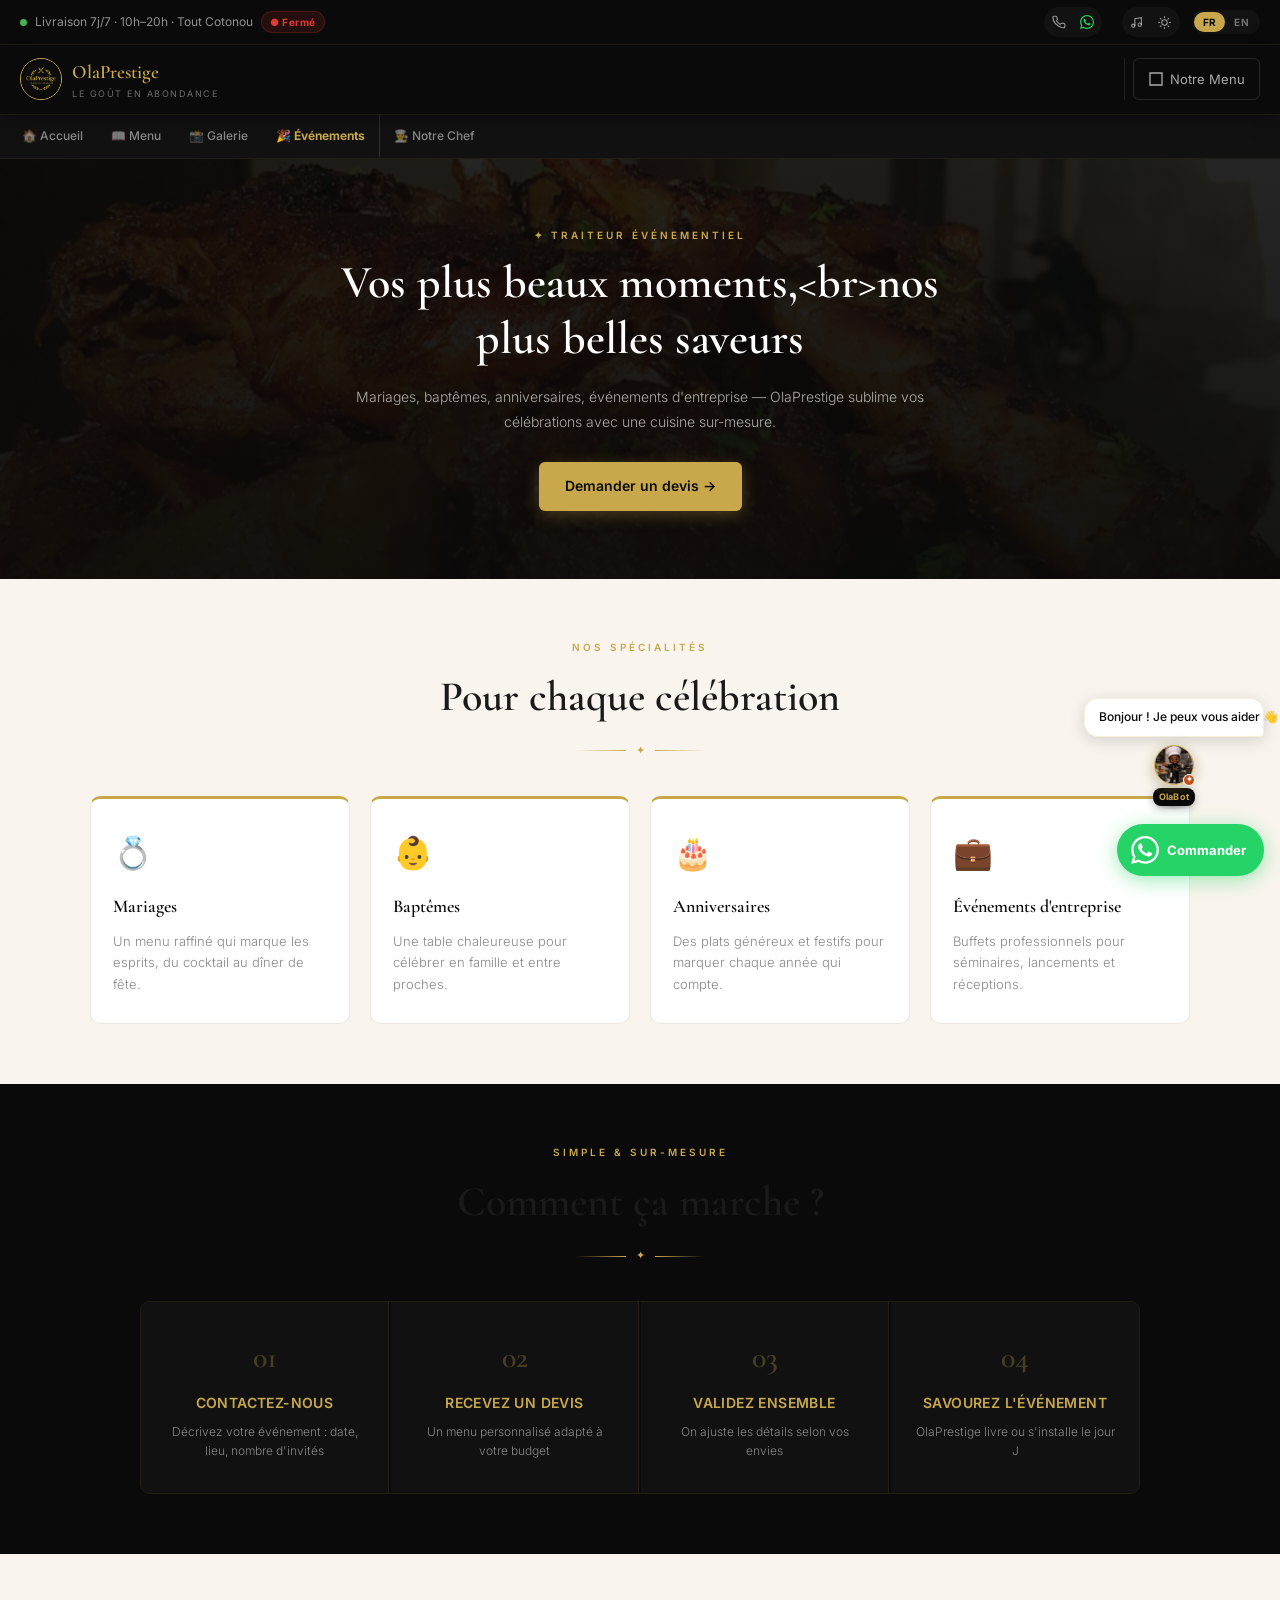
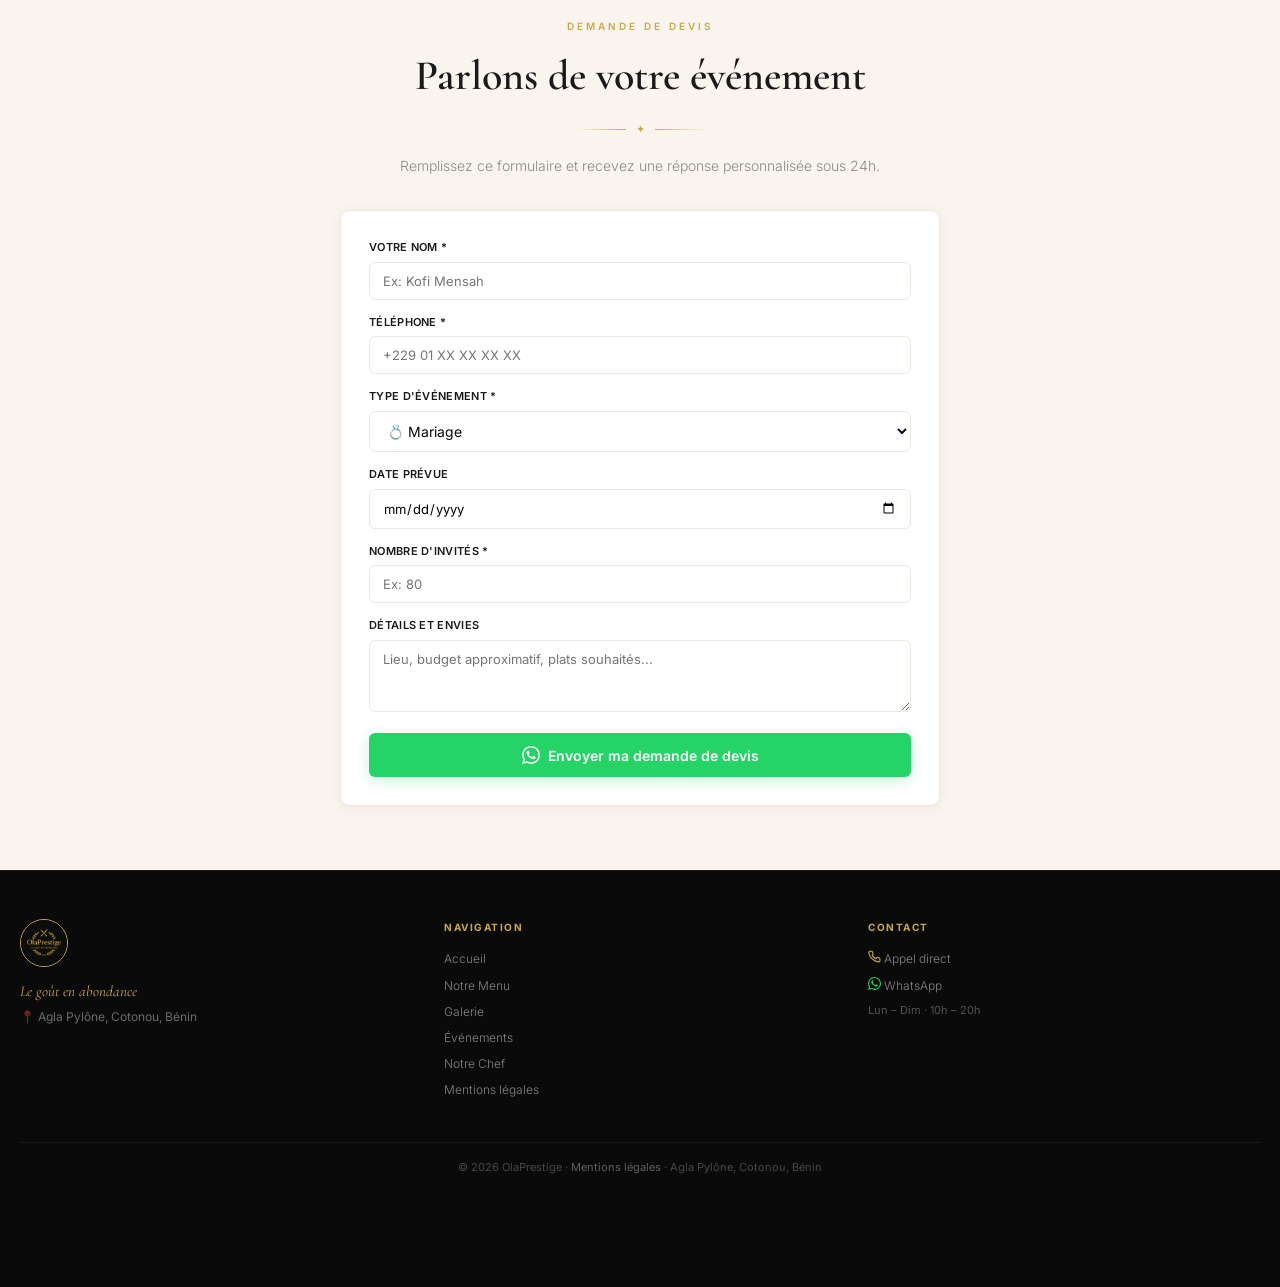
==== commit 16d92432: "Add files via upload" ====
--- a/evenements.html
+++ b/evenements.html
@@ -19,21 +19,24 @@
     <span class="status-pill" id="statusPill"></span>
   </div>
   <div class="topbar-right">
-    <button class="ctrl-btn" id="musicBtn" onclick="toggleMusic()" title="Musique d'ambiance" aria-label="Musique">
-      <svg id="musicIcon" width="14" height="14" viewBox="0 0 24 24" fill="none" stroke="currentColor" stroke-width="2" stroke-linecap="round"><path d="M9 18V5l12-2v13"/><circle cx="6" cy="18" r="3"/><circle cx="18" cy="16" r="3"/></svg>
-    </button>
-    <button class="ctrl-btn" id="themeBtn" onclick="toggleTheme()" title="Mode clair/sombre" aria-label="Thème">
-      <svg id="themeIcon" width="14" height="14" viewBox="0 0 24 24" fill="none" stroke="currentColor" stroke-width="2" stroke-linecap="round"><circle cx="12" cy="12" r="5"/><line x1="12" y1="1" x2="12" y2="3"/><line x1="12" y1="21" x2="12" y2="23"/><line x1="4.22" y1="4.22" x2="5.64" y2="5.64"/><line x1="18.36" y1="18.36" x2="19.78" y2="19.78"/><line x1="1" y1="12" x2="3" y2="12"/><line x1="21" y1="12" x2="23" y2="12"/><line x1="4.22" y1="19.78" x2="5.64" y2="18.36"/><line x1="18.36" y1="5.64" x2="19.78" y2="4.22"/></svg>
-    </button>
-    <a href="tel:+2290141239272" class="t-icon" aria-label="Appeler">
-      <svg width="15" height="15" viewBox="0 0 24 24" fill="none" stroke="currentColor" stroke-width="2" stroke-linecap="round"><path d="M22 16.92v3a2 2 0 0 1-2.18 2 19.79 19.79 0 0 1-8.63-3.07A19.5 19.5 0 0 1 4.69 13.1a19.79 19.79 0 0 1-3.07-8.67A2 2 0 0 1 3.4 2.18h3a2 2 0 0 1 2 1.72c.127.96.361 1.903.7 2.81a2 2 0 0 1-.45 2.11L7.91 9.91a16 16 0 0 0 6.18 6.18l1.79-1.79a2 2 0 0 1 2.11-.45c.907.339 1.85.573 2.81.7A2 2 0 0 1 22 16.92z"/></svg>
-    </a>
-    <a href="https://wa.me/2290152372275" target="_blank" class="t-icon" aria-label="WhatsApp">
-      <svg width="15" height="15" viewBox="0 0 24 24" fill="#25D366"><path d="M17.472 14.382c-.297-.149-1.758-.867-2.03-.967-.273-.099-.471-.148-.67.15-.197.297-.767.966-.94 1.164-.173.199-.347.223-.644.075-.297-.15-1.255-.463-2.39-1.475-.883-.788-1.48-1.761-1.653-2.059-.173-.297-.018-.458.13-.606.134-.133.298-.347.446-.52.149-.174.198-.298.298-.497.099-.198.05-.371-.025-.52-.075-.149-.669-1.612-.916-2.207-.242-.579-.487-.5-.669-.51-.173-.008-.371-.01-.57-.01-.198 0-.52.074-.792.372-.272.297-1.04 1.016-1.04 2.479 0 1.462 1.065 2.875 1.213 3.074.149.198 2.096 3.2 5.077 4.487.709.306 1.262.489 1.694.625.712.227 1.36.195 1.871.118.571-.085 1.758-.719 2.006-1.413.248-.694.248-1.289.173-1.413-.074-.124-.272-.198-.57-.347m-5.421 7.403h-.004a9.87 9.87 0 0 1-5.031-1.378l-.361-.214-3.741.982.998-3.648-.235-.374a9.86 9.86 0 0 1-1.51-5.26c.001-5.45 4.436-9.884 9.888-9.884 2.64 0 5.122 1.03 6.988 2.898a9.825 9.825 0 0 1 2.893 6.994c-.003 5.45-4.437 9.884-9.885 9.884m8.413-18.297A11.815 11.815 0 0 0 12.05 0C5.495 0 .16 5.335.157 11.892c0 2.096.547 4.142 1.588 5.945L.057 24l6.305-1.654a11.882 11.882 0 0 0 5.683 1.448h.005c6.554 0 11.89-5.335 11.893-11.893a11.821 11.821 0 0 0-3.48-8.413z"/></svg>
-    </a>
+    <div class="topbar-group">
+      <a href="tel:+2290141239272" class="t-icon" aria-label="Appeler">
+        <svg width="14" height="14" viewBox="0 0 24 24" fill="none" stroke="currentColor" stroke-width="2" stroke-linecap="round"><path d="M22 16.92v3a2 2 0 0 1-2.18 2 19.79 19.79 0 0 1-8.63-3.07A19.5 19.5 0 0 1 4.69 13.1a19.79 19.79 0 0 1-3.07-8.67A2 2 0 0 1 3.4 2.18h3a2 2 0 0 1 2 1.72c.127.96.361 1.903.7 2.81a2 2 0 0 1-.45 2.11L7.91 9.91a16 16 0 0 0 6.18 6.18l1.79-1.79a2 2 0 0 1 2.11-.45c.907.339 1.85.573 2.81.7A2 2 0 0 1 22 16.92z"/></svg>
+      </a>
+      <a href="https://wa.me/2290152372275" target="_blank" class="t-icon" aria-label="WhatsApp">
+        <svg width="14" height="14" viewBox="0 0 24 24" fill="#25D366"><path d="M17.472 14.382c-.297-.149-1.758-.867-2.03-.967-.273-.099-.471-.148-.67.15-.197.297-.767.966-.94 1.164-.173.199-.347.223-.644.075-.297-.15-1.255-.463-2.39-1.475-.883-.788-1.48-1.761-1.653-2.059-.173-.297-.018-.458.13-.606.134-.133.298-.347.446-.52.149-.174.198-.298.298-.497.099-.198.05-.371-.025-.52-.075-.149-.669-1.612-.916-2.207-.242-.579-.487-.5-.669-.51-.173-.008-.371-.01-.57-.01-.198 0-.52.074-.792.372-.272.297-1.04 1.016-1.04 2.479 0 1.462 1.065 2.875 1.213 3.074.149.198 2.096 3.2 5.077 4.487.709.306 1.262.489 1.694.625.712.227 1.36.195 1.871.118.571-.085 1.758-.719 2.006-1.413.248-.694.248-1.289.173-1.413-.074-.124-.272-.198-.57-.347m-5.421 7.403h-.004a9.87 9.87 0 0 1-5.031-1.378l-.361-.214-3.741.982.998-3.648-.235-.374a9.86 9.86 0 0 1-1.51-5.26c.001-5.45 4.436-9.884 9.888-9.884 2.64 0 5.122 1.03 6.988 2.898a9.825 9.825 0 0 1 2.893 6.994c-.003 5.45-4.437 9.884-9.885 9.884m8.413-18.297A11.815 11.815 0 0 0 12.05 0C5.495 0 .16 5.335.157 11.892c0 2.096.547 4.142 1.588 5.945L.057 24l6.305-1.654a11.882 11.882 0 0 0 5.683 1.448h.005c6.554 0 11.89-5.335 11.893-11.893a11.821 11.821 0 0 0-3.48-8.413z"/></svg>
+      </a>
+    </div>
+    <div class="topbar-group">
+      <button class="ctrl-btn" id="musicBtn" onclick="toggleMusic()" title="Musique d'ambiance" aria-label="Musique">
+        <svg id="musicIcon" width="13" height="13" viewBox="0 0 24 24" fill="none" stroke="currentColor" stroke-width="2" stroke-linecap="round"><path d="M9 18V5l12-2v13"/><circle cx="6" cy="18" r="3"/><circle cx="18" cy="16" r="3"/></svg>
+      </button>
+      <button class="ctrl-btn" id="themeBtn" onclick="toggleTheme()" title="Mode clair/sombre" aria-label="Thème">
+        <svg id="themeIcon" width="13" height="13" viewBox="0 0 24 24" fill="none" stroke="currentColor" stroke-width="2" stroke-linecap="round"><circle cx="12" cy="12" r="5"/><line x1="12" y1="1" x2="12" y2="3"/><line x1="12" y1="21" x2="12" y2="23"/><line x1="4.22" y1="4.22" x2="5.64" y2="5.64"/><line x1="18.36" y1="18.36" x2="19.78" y2="19.78"/><line x1="1" y1="12" x2="3" y2="12"/><line x1="21" y1="12" x2="23" y2="12"/><line x1="4.22" y1="19.78" x2="5.64" y2="18.36"/><line x1="18.36" y1="5.64" x2="19.78" y2="4.22"/></svg>
+      </button>
+    </div>
     <div class="lang-sw">
       <button class="lang-btn on" id="btnFR" onclick="setLang('fr')">FR</button>
-      <span class="lang-sep">|</span>
       <button class="lang-btn" id="btnEN" onclick="setLang('en')">EN</button>
     </div>
   </div>
--- a/style.css
+++ b/style.css
@@ -55,22 +55,37 @@
 }
 .s-open  { background:rgba(76,175,80,0.15); color:#4caf50; border:1px solid rgba(76,175,80,0.3); }
 .s-closed{ background:rgba(229,57,53,0.12); color:#e53935; border:1px solid rgba(229,57,53,0.2); }
+/* Système unifié d'actions topbar : icônes rondes discrètes, groupées visuellement */
+.topbar-group {
+  display:flex; align-items:center; gap:2px;
+  padding:2px; border-radius:20px;
+  background:rgba(255,255,255,0.03);
+}
+.topbar-group + .topbar-group { margin-left:8px; }
+
 .t-icon {
   display:flex; align-items:center; justify-content:center;
-  width:28px; height:28px; border-radius:50%;
-  color:rgba(255,255,255,0.6);
+  width:26px; height:26px; border-radius:50%;
+  color:rgba(255,255,255,0.55);
   transition:all var(--t);
-}
-.t-icon:hover { color:var(--or); background:rgba(201,168,76,0.1); }
-.lang-sw { display:flex; align-items:center; gap:4px; }
+  flex-shrink:0;
+}
+.t-icon:hover { color:var(--or); background:rgba(201,168,76,0.12); }
+
+.lang-sw {
+  display:flex; align-items:center;
+  background:rgba(255,255,255,0.03);
+  border-radius:20px; padding:2px;
+}
 .lang-btn {
-  background:none; border:none; padding:2px 6px;
-  font-size:11px; font-weight:600;
+  background:none; border:none; padding:4px 9px;
+  font-size:10px; font-weight:700; letter-spacing:0.3px;
   color:rgba(255,255,255,0.4); cursor:pointer;
-  border-radius:3px; transition:all var(--t);
-}
-.lang-btn:hover, .lang-btn.on { color:var(--or); background:rgba(201,168,76,0.1); }
-.lang-sep { color:rgba(255,255,255,0.2); font-size:10px; }
+  border-radius:14px; transition:all var(--t);
+}
+.lang-btn:hover { color:rgba(255,255,255,0.7); }
+.lang-btn.on { color:var(--noir); background:var(--or); }
+.lang-sep { display:none; }
 
 /* ═══════════ HEADER ═══════════ */
 .hdr {
@@ -111,16 +126,16 @@
   background:var(--or); padding:9px 13px;
   color:var(--noir); display:flex; align-items:center;
 }
-.hdr-acts { display:flex; align-items:center; gap:6px; flex-shrink:0; }
+.hdr-acts { display:flex; align-items:center; gap:8px; flex-shrink:0; padding-left:8px; border-left:1px solid rgba(255,255,255,0.08); }
 .call-btn {
   display:flex; align-items:center; gap:6px;
-  color:rgba(255,255,255,0.7); font-size:13px;
-  padding:8px 10px; border-radius:var(--rsm);
-  border:1px solid rgba(255,255,255,0.1);
+  color:rgba(255,255,255,0.65); font-size:13px;
+  height:42px; padding:0 14px; border-radius:var(--rsm);
+  border:1px solid rgba(255,255,255,0.12);
   transition:all var(--t);
   flex-shrink:0;
 }
-.call-btn:hover { border-color:var(--or); color:var(--or); }
+.call-btn:hover { border-color:var(--or); color:var(--or); background:rgba(201,168,76,0.06); }
 .call-btn span { display:none; }
 .cart-btn {
   position:relative;
@@ -130,6 +145,7 @@
   display:flex; align-items:center; justify-content:center;
   color:var(--noir); transition:all var(--t);
   flex-shrink:0;
+  box-shadow:0 2px 8px rgba(201,168,76,0.25);
 }
 .cart-btn:hover { background:var(--or-lt); }
 .cart-n {
@@ -182,24 +198,111 @@
 .burger-btn.open .burger-icon span:nth-child(2) { opacity:0; }
 .burger-btn.open .burger-icon span:nth-child(3) { transform:rotate(-45deg) translate(4px,-4px); }
 
-/* Dropdown mobile */
-.cat-nav-in.open {
-  flex-direction:column;
-  padding:6px 0;
-  background:var(--noir3);
-}
-.cat-nav-in.open .cat-lk {
-  padding:12px 20px;
-  border-bottom:1px solid rgba(201,168,76,0.06);
-  border-right:none;
-  width:100%;
-}
-.cat-nav-in.open .cat-lk:last-child { border-bottom:none; }
-
+/* ═══ MENU OVERLAY PREMIUM (mobile) ═══ */
 @media (max-width:767px) {
   .burger-btn { display:flex; }
   .cat-nav-in { display:none; }
-  .cat-nav-in.open { display:flex; }
+
+  .cat-nav-in.open {
+    display:grid;
+    grid-template-columns:repeat(2, 1fr);
+    gap:12px;
+    position:fixed;
+    inset:0;
+    z-index:99997;
+    background:
+      radial-gradient(ellipse 80% 50% at 50% 0%, rgba(201,168,76,0.08) 0%, transparent 60%),
+      var(--noir);
+    padding:100px 20px 40px;
+    overflow-y:auto;
+    animation:menu-overlay-in 0.3s ease;
+  }
+
+  @keyframes menu-overlay-in {
+    from { opacity:0; }
+    to   { opacity:1; }
+  }
+
+  .cat-nav-in.open .cat-lk {
+    display:flex;
+    align-items:center;
+    justify-content:center;
+    padding:26px 12px;
+    border:1px solid rgba(201,168,76,0.15);
+    border-radius:16px;
+    background:rgba(255,255,255,0.02);
+    font-size:16px;
+    line-height:1.4;
+    font-weight:600;
+    text-align:center;
+    white-space:normal;
+    color:rgba(255,255,255,0.8);
+    opacity:0;
+    transform:translateY(16px);
+    animation:cat-lk-appear 0.4s ease forwards;
+  }
+
+  .cat-nav-in.open .cat-lk:nth-child(1)  { animation-delay:0.03s; }
+  .cat-nav-in.open .cat-lk:nth-child(2)  { animation-delay:0.06s; }
+  .cat-nav-in.open .cat-lk:nth-child(3)  { animation-delay:0.09s; }
+  .cat-nav-in.open .cat-lk:nth-child(4)  { animation-delay:0.12s; }
+  .cat-nav-in.open .cat-lk:nth-child(5)  { animation-delay:0.15s; }
+  .cat-nav-in.open .cat-lk:nth-child(6)  { animation-delay:0.18s; }
+  .cat-nav-in.open .cat-lk:nth-child(7)  { animation-delay:0.21s; }
+  .cat-nav-in.open .cat-lk:nth-child(8)  { animation-delay:0.24s; }
+  .cat-nav-in.open .cat-lk:nth-child(9)  { animation-delay:0.27s; }
+  .cat-nav-in.open .cat-lk:nth-child(10) { animation-delay:0.30s; }
+  .cat-nav-in.open .cat-lk:nth-child(11) { animation-delay:0.33s; }
+  .cat-nav-in.open .cat-lk:nth-child(12) { animation-delay:0.36s; }
+  .cat-nav-in.open .cat-lk:nth-child(13) { animation-delay:0.39s; }
+
+  @keyframes cat-lk-appear {
+    to { opacity:1; transform:translateY(0); }
+  }
+
+  .cat-nav-in.open .cat-lk:hover,
+  .cat-nav-in.open .cat-lk.on {
+    background:rgba(201,168,76,0.1);
+    border-color:var(--or);
+    color:var(--or);
+    transform:translateY(-2px) scale(1.02);
+  }
+
+  .cat-nav-in.open .cat-lk-home {
+    grid-column:1 / -1;
+    background:linear-gradient(135deg, rgba(201,168,76,0.15), rgba(201,168,76,0.05));
+    border-color:var(--or);
+    color:var(--or);
+    font-weight:700;
+  }
+
+  /* Bouton fermer flottant dans l'overlay */
+  .burger-btn.open {
+    position:fixed;
+    top:14px; right:14px;
+    z-index:99998;
+    width:auto;
+    background:rgba(255,255,255,0.06);
+    border:1px solid rgba(201,168,76,0.2);
+    border-radius:50%;
+    padding:10px;
+  }
+  .burger-btn.open span[data-fr] { display:none; }
+  .burger-btn.open .burger-icon span {
+    width:16px;
+  }
+
+  /* Titre en haut de l'overlay */
+  .cat-nav.menu-open::before {
+    content:'Notre Menu';
+    position:fixed;
+    top:38px; left:24px;
+    z-index:99998;
+    font-family:'Cormorant Garamond',serif;
+    font-size:22px;
+    color:var(--or);
+    font-weight:600;
+  }
 }
 
 /* ═══════════ HERO ═══════════ */
@@ -667,6 +770,7 @@
   .hdr { padding:10px 12px; }
   .hdr-in { gap:6px; }
   .call-btn { display:none; }
+  .hdr-acts { border-left:none; padding-left:0; }
   .srch-in { padding:9px 10px; font-size:12px; }
   .srch-btn { padding:9px 11px; }
   .logo-img { width:38px; height:38px; }
@@ -1020,56 +1124,50 @@
 .chef-float:hover .chef-img { transform:scale(1.08); }
 .chef-float.chat-open { opacity:0.3; pointer-events:none; }
 
-/* Mouvement TRÈS ample — on doit le voir clairement du coin de l'œil */
+/* Mouvement discret — visible sans distraire */
 @keyframes chef-levitate {
-  0%   { transform: translateY(0px)   translateX(0px)   rotate(0deg);   }
-  20%  { transform: translateY(-30px) translateX(8px)   rotate(-8deg);  }
-  40%  { transform: translateY(-45px) translateX(-6px)  rotate(6deg);   }
-  60%  { transform: translateY(-30px) translateX(10px)  rotate(-6deg);  }
-  80%  { transform: translateY(-12px) translateX(-8px)  rotate(8deg);   }
-  100% { transform: translateY(0px)   translateX(0px)   rotate(0deg);   }
-}
-
-/* Ombre qui pulse fort au sol — accentue la sensation de décollage */
+  0%, 100% { transform: translateY(0px); }
+  50%      { transform: translateY(-6px); }
+}
+
+/* Ombre légère, quasi statique */
 .chef-float::after {
   content:'';
   display:block;
-  width:55px; height:12px;
-  background:radial-gradient(ellipse, rgba(0,0,0,0.3) 0%, transparent 75%);
+  width:38px; height:8px;
+  background:radial-gradient(ellipse, rgba(0,0,0,0.22) 0%, transparent 75%);
   border-radius:50%;
-  margin-top:-6px;
+  margin-top:-4px;
   animation: chef-shadow 4s ease-in-out infinite;
 }
 
 @keyframes chef-shadow {
-  0%   { transform: scale(1);    opacity:0.55; }
-  40%  { transform: scale(0.45); opacity:0.15; }
-  60%  { transform: scale(0.5);  opacity:0.18; }
-  100% { transform: scale(1);    opacity:0.55; }
+  0%, 100% { transform: scale(1);   opacity:0.35; }
+  50%      { transform: scale(0.85); opacity:0.22; }
 }
 
 .chef-avatar-wrap {
-  position:relative; width:80px; height:80px;
+  position:relative; width:40px; height:40px;
   animation: chef-levitate 4s ease-in-out infinite;
 }
 .chef-img {
-  width:80px; height:80px;
+  width:40px; height:40px;
   border-radius:50%; object-fit:cover; object-position:top;
-  border:3px solid var(--or);
-  box-shadow:0 4px 20px rgba(201,168,76,0.4), 0 8px 32px rgba(0,0,0,0.2);
+  border:1.5px solid var(--or);
+  box-shadow:0 3px 14px rgba(201,168,76,0.35), 0 4px 16px rgba(0,0,0,0.18);
 }
 .chef-badge {
-  position:absolute; bottom:2px; right:2px;
-  width:22px; height:22px; border-radius:50%;
+  position:absolute; bottom:-1px; right:-1px;
+  width:12px; height:12px; border-radius:50%;
   background:var(--braise); color:var(--blanc);
-  font-size:10px; font-weight:700;
+  font-size:8px; font-weight:700;
   display:flex; align-items:center; justify-content:center;
-  border:2px solid var(--blanc);
+  border:1.5px solid var(--blanc);
 }
 .chef-label {
-  font-size:11px; font-weight:700; color:var(--or);
-  background:var(--noir); padding:3px 8px; border-radius:10px;
-  margin-top:4px; letter-spacing:0.5px;
+  font-size:9px; font-weight:700; color:var(--or);
+  background:var(--noir); padding:2px 6px; border-radius:8px;
+  margin-top:3px; letter-spacing:0.3px;
   box-shadow:0 2px 8px rgba(0,0,0,0.3);
 }
 
@@ -1093,22 +1191,22 @@
 /* ─── Panel chat ─── */
 .olabot-panel {
   position:fixed !important;
-  right:16px !important;
-  bottom:220px !important;
+  right:14px !important;
+  bottom:170px !important;
   top:auto !important;
   left:auto !important;
   z-index:99998 !important;
-  width:min(360px, calc(100vw - 32px));
+  width:min(300px, calc(100vw - 28px));
   background:var(--blanc);
-  border-radius:20px;
-  box-shadow:0 20px 60px rgba(0,0,0,0.28), 0 0 0 1px rgba(201,168,76,0.12);
+  border-radius:16px;
+  box-shadow:0 16px 48px rgba(0,0,0,0.26), 0 0 0 1px rgba(201,168,76,0.12);
   display:flex; flex-direction:column;
   opacity:0; pointer-events:none;
   transform:scale(0.9) translateY(10px);
   transform-origin:bottom right;
   transition:all 0.28s cubic-bezier(.4,0,.2,1);
   overflow:hidden;
-  max-height:min(520px, 70vh);
+  max-height:min(420px, 60vh);
 }
 .olabot-panel.open {
   opacity:1; pointer-events:all;
@@ -1118,20 +1216,20 @@
 /* Header */
 .olabot-header {
   display:flex; align-items:center; justify-content:space-between;
-  padding:14px 16px;
+  padding:10px 12px;
   background:linear-gradient(135deg, var(--noir) 0%, var(--noir3) 100%);
   border-bottom:1px solid rgba(201,168,76,0.15);
   flex-shrink:0;
 }
-.olabot-header-info { display:flex; align-items:center; gap:10px; }
+.olabot-header-info { display:flex; align-items:center; gap:8px; }
 .olabot-avatar-img {
-  width:38px; height:38px; border-radius:50%;
+  width:30px; height:30px; border-radius:50%;
   object-fit:cover; object-position:top;
   border:2px solid var(--or);
   flex-shrink:0;
 }
-.olabot-header-info strong { display:block; color:var(--or); font-size:14px; }
-.olabot-header-info span { font-size:11px; color:rgba(255,255,255,0.5); display:flex; align-items:center; gap:4px; }
+.olabot-header-info strong { display:block; color:var(--or); font-size:13px; }
+.olabot-header-info span { font-size:10px; color:rgba(255,255,255,0.5); display:flex; align-items:center; gap:4px; }
 .status-dot {
   width:6px; height:6px; border-radius:50%;
   background:#4caf50; display:inline-block;
@@ -1147,8 +1245,8 @@
 
 /* Messages */
 .olabot-messages {
-  flex:1; overflow-y:auto; padding:14px;
-  display:flex; flex-direction:column; gap:12px;
+  flex:1; overflow-y:auto; padding:10px;
+  display:flex; flex-direction:column; gap:8px;
   scroll-behavior:smooth; background:var(--ivoire);
 }
 .olabot-messages::-webkit-scrollbar { width:4px; }
@@ -1159,14 +1257,14 @@
 .olabot-msg.bot  { justify-content:flex-start; }
 
 .msg-avatar {
-  width:28px; height:28px; border-radius:50%;
+  width:22px; height:22px; border-radius:50%;
   object-fit:cover; object-position:top;
   border:1.5px solid var(--or); flex-shrink:0;
 }
 
 .olabot-bubble {
-  max-width:80%; padding:10px 14px;
-  border-radius:16px; font-size:13px; line-height:1.6;
+  max-width:82%; padding:8px 12px;
+  border-radius:14px; font-size:12px; line-height:1.5;
 }
 .olabot-msg.user .olabot-bubble {
   background:var(--noir); color:var(--blanc);
@@ -1198,34 +1296,34 @@
 
 /* Suggestions */
 .olabot-suggestions {
-  display:flex; flex-wrap:wrap; gap:6px;
-  padding:10px 14px; background:var(--ivoire);
+  display:flex; flex-wrap:wrap; gap:5px;
+  padding:8px 10px; background:var(--ivoire);
   border-top:1px solid #efefef; flex-shrink:0;
 }
 .olabot-suggestions button {
   background:var(--blanc); color:var(--noir);
-  border:1px solid #ddd; padding:6px 11px;
-  border-radius:20px; font-size:11px; font-weight:500;
+  border:1px solid #ddd; padding:5px 9px;
+  border-radius:20px; font-size:10px; font-weight:500;
   cursor:pointer; transition:all 0.2s; font-family:'Inter',sans-serif;
 }
 .olabot-suggestions button:hover { background:var(--or); color:var(--noir); border-color:var(--or); }
 
 /* Input */
 .olabot-input-wrap {
-  display:flex; align-items:center; gap:8px;
-  padding:10px 12px; background:var(--blanc);
+  display:flex; align-items:center; gap:6px;
+  padding:8px 10px; background:var(--blanc);
   border-top:1px solid #efefef; flex-shrink:0;
 }
 .olabot-input {
   flex:1; border:1.5px solid #e8e8e8; border-radius:20px;
-  padding:9px 14px; font-size:13px;
+  padding:7px 12px; font-size:12px;
   font-family:'Inter',sans-serif; outline:none;
   transition:border-color 0.2s; background:var(--ivoire);
 }
 .olabot-input:focus { border-color:var(--braise); }
 .olabot-input:disabled { opacity:0.6; }
 .olabot-send {
-  width:36px; height:36px; border-radius:50%;
+  width:32px; height:32px; border-radius:50%;
   background:var(--braise); color:var(--blanc);
   border:none; cursor:pointer;
   display:flex; align-items:center; justify-content:center;
@@ -1259,7 +1357,7 @@
     bottom:80px !important;
     top:auto !important;
   }
-  .chef-img, .chef-avatar-wrap { width:64px; height:64px; }
+  .chef-img, .chef-avatar-wrap { width:36px; height:36px; }
   .chef-bubble { font-size:11px; max-width:160px; white-space:nowrap; }
   .chef-label { font-size:10px; }
   .olabot-panel {
@@ -1630,16 +1728,17 @@
   .gal-large { grid-column:span 1; aspect-ratio:1/1; }
 }
 
-/* ═══════════ CONTRÔLES TOPBAR (musique + thème) ═══════════ */
+/* ═══════════ CONTRÔLES TOPBAR (musique + thème) — alignés sur .t-icon ═══════════ */
 .ctrl-btn {
   background:none; border:none;
-  color:rgba(255,255,255,0.6);
-  width:28px; height:28px; border-radius:50%;
+  color:rgba(255,255,255,0.55);
+  width:26px; height:26px; border-radius:50%;
   display:flex; align-items:center; justify-content:center;
   cursor:pointer; transition:all var(--t);
-}
-.ctrl-btn:hover { color:var(--or); background:rgba(201,168,76,0.1); }
-.ctrl-btn.on { color:var(--or); }
+  flex-shrink:0;
+}
+.ctrl-btn:hover { color:var(--or); background:rgba(201,168,76,0.12); }
+.ctrl-btn.on, .ctrl-btn.music-on { color:var(--or); background:rgba(201,168,76,0.1); }
 
 /* ═══════════ COUNTDOWN BAR ═══════════ */
 .countdown-bar {
@@ -1909,3 +2008,94 @@
 @media (max-width:380px) {
   .chef-vals-grid { grid-template-columns:1fr; }
 }
+
+/* ═══════════ ZONES DE LIVRAISON ═══════════ */
+.zones-sec { background:var(--ivoire); padding:60px 20px; }
+.zones-in { max-width:1100px; margin:0 auto; text-align:center; }
+.zones-sub {
+  font-size:14px; color:var(--gris);
+  line-height:1.75; font-weight:300;
+  max-width:560px; margin:16px auto 36px;
+}
+
+.zones-content {
+  display:grid; grid-template-columns:1.2fr 1fr;
+  gap:24px; text-align:left;
+}
+
+/* Carte */
+.zones-map-wrap {
+  position:relative;
+  border-radius:var(--r); overflow:hidden;
+  border:1px solid #EDE8DF;
+  box-shadow:var(--sh);
+  min-height:380px;
+  background:#e8e8e8;
+}
+.zones-map { width:100%; height:100%; min-height:380px; display:block; }
+.zones-map-pin {
+  position:absolute; bottom:14px; left:14px;
+  background:var(--noir); color:var(--or);
+  padding:8px 14px; border-radius:30px;
+  font-size:12px; font-weight:600;
+  display:flex; align-items:center; gap:8px;
+  box-shadow:0 4px 16px rgba(0,0,0,0.25);
+}
+.pin-dot {
+  width:8px; height:8px; border-radius:50%;
+  background:#e53935; flex-shrink:0;
+  animation:pulse-live 2s infinite;
+}
+
+/* Tableau zones */
+.zones-table-wrap {
+  display:flex; flex-direction:column; gap:10px;
+}
+.zone-row {
+  display:flex; align-items:center; justify-content:space-between;
+  background:var(--blanc); border-radius:var(--r-sm);
+  padding:14px 18px; border:1px solid #EDE8DF;
+  border-left:4px solid var(--gris);
+  transition:all var(--t);
+}
+.zone-row:hover { box-shadow:var(--sh); transform:translateX(2px); }
+.zone-row-near { border-left-color:#4caf50; }
+.zone-row-mid  { border-left-color:var(--or); }
+.zone-row-far  { border-left-color:var(--braise); }
+
+.zone-info { display:flex; flex-direction:column; gap:4px; }
+.zone-badge {
+  font-size:9px; font-weight:700; text-transform:uppercase;
+  letter-spacing:0.8px; padding:2px 8px; border-radius:20px;
+  width:fit-content;
+}
+.zone-badge.near { background:rgba(76,175,80,0.12); color:#2e7d32; }
+.zone-badge.mid  { background:rgba(201,168,76,0.15); color:var(--or-dk); }
+.zone-badge.far  { background:rgba(192,80,26,0.12); color:var(--braise); }
+.zone-info strong { font-size:14px; color:var(--noir); font-weight:600; }
+
+.zone-price {
+  font-family:'Cormorant Garamond',serif;
+  font-size:18px; font-weight:700; color:var(--noir);
+  white-space:nowrap; flex-shrink:0; margin-left:12px;
+}
+
+.zones-note {
+  font-size:12px; color:var(--gris);
+  font-style:italic; margin-top:6px; line-height:1.6;
+}
+.zones-cta {
+  display:block; text-align:center;
+  margin-top:8px; text-decoration:none;
+}
+
+@media (max-width:900px) {
+  .zones-content { grid-template-columns:1fr; }
+  .zones-map-wrap { min-height:300px; }
+  .zones-map { min-height:300px; }
+}
+@media (max-width:639px) {
+  .zones-sec { padding:40px 14px; }
+  .zone-row { padding:12px 14px; }
+  .zone-price { font-size:16px; }
+}
